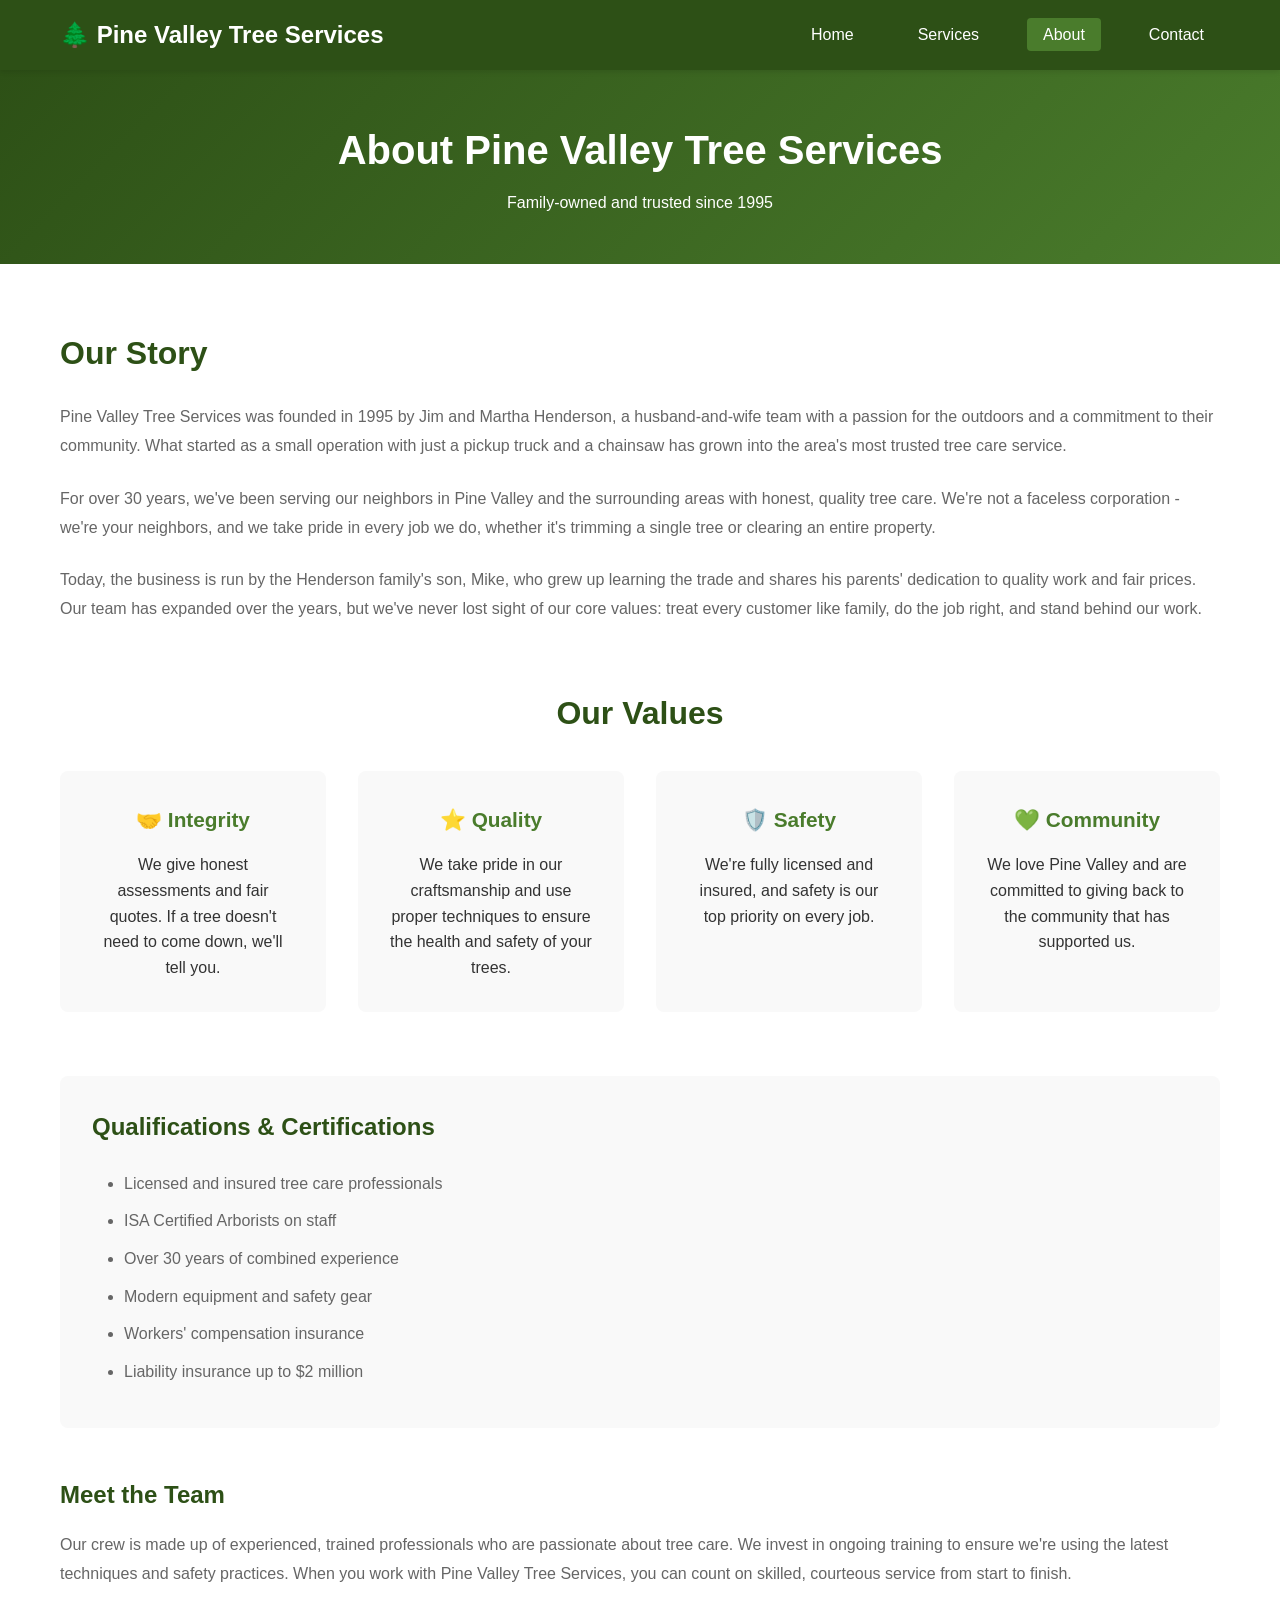
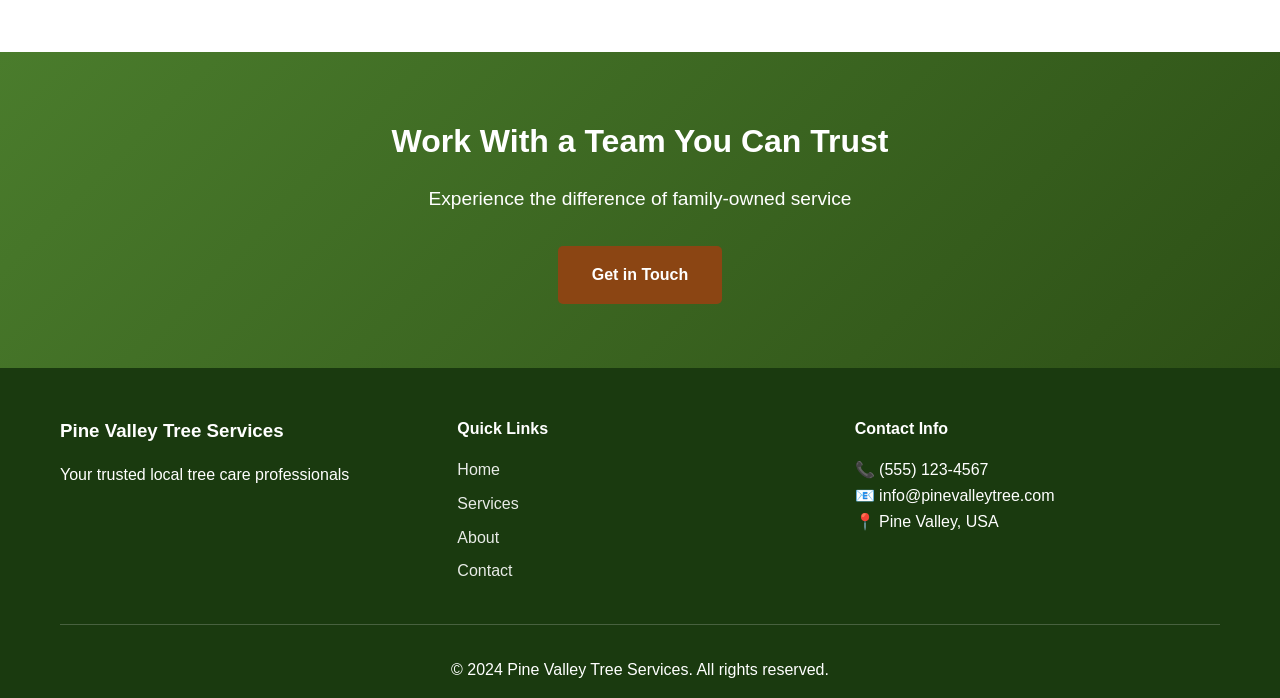
==== about.html @ 597938d3 "Create Pine Valley Tree Services website Add complete business website for fictional tree trimming a" ====
<!DOCTYPE html>
<html lang="en">
<head>
    <meta charset="UTF-8">
    <meta name="viewport" content="width=device-width, initial-scale=1.0">
    <title>About Us - Pine Valley Tree Services</title>
    <link rel="stylesheet" href="styles.css">
</head>
<body>
    <header>
        <nav>
            <div class="logo">
                <h1>🌲 Pine Valley Tree Services</h1>
            </div>
            <ul class="nav-menu">
                <li><a href="index.html">Home</a></li>
                <li><a href="services.html">Services</a></li>
                <li><a href="about.html" class="active">About</a></li>
                <li><a href="contact.html">Contact</a></li>
            </ul>
        </nav>
    </header>

    <main>
        <section class="page-header">
            <div class="container">
                <h1>About Pine Valley Tree Services</h1>
                <p>Family-owned and trusted since 1995</p>
            </div>
        </section>

        <section class="about-content">
            <div class="container">
                <div class="about-story">
                    <h2>Our Story</h2>
                    <p>Pine Valley Tree Services was founded in 1995 by Jim and Martha Henderson, a husband-and-wife team with a passion for the outdoors and a commitment to their community. What started as a small operation with just a pickup truck and a chainsaw has grown into the area's most trusted tree care service.</p>

                    <p>For over 30 years, we've been serving our neighbors in Pine Valley and the surrounding areas with honest, quality tree care. We're not a faceless corporation - we're your neighbors, and we take pride in every job we do, whether it's trimming a single tree or clearing an entire property.</p>

                    <p>Today, the business is run by the Henderson family's son, Mike, who grew up learning the trade and shares his parents' dedication to quality work and fair prices. Our team has expanded over the years, but we've never lost sight of our core values: treat every customer like family, do the job right, and stand behind our work.</p>
                </div>

                <div class="values-section">
                    <h2>Our Values</h2>
                    <div class="values-grid">
                        <div class="value-card">
                            <h3>🤝 Integrity</h3>
                            <p>We give honest assessments and fair quotes. If a tree doesn't need to come down, we'll tell you.</p>
                        </div>
                        <div class="value-card">
                            <h3>⭐ Quality</h3>
                            <p>We take pride in our craftsmanship and use proper techniques to ensure the health and safety of your trees.</p>
                        </div>
                        <div class="value-card">
                            <h3>🛡️ Safety</h3>
                            <p>We're fully licensed and insured, and safety is our top priority on every job.</p>
                        </div>
                        <div class="value-card">
                            <h3>💚 Community</h3>
                            <p>We love Pine Valley and are committed to giving back to the community that has supported us.</p>
                        </div>
                    </div>
                </div>

                <div class="qualifications">
                    <h2>Qualifications & Certifications</h2>
                    <ul>
                        <li>Licensed and insured tree care professionals</li>
                        <li>ISA Certified Arborists on staff</li>
                        <li>Over 30 years of combined experience</li>
                        <li>Modern equipment and safety gear</li>
                        <li>Workers' compensation insurance</li>
                        <li>Liability insurance up to $2 million</li>
                    </ul>
                </div>

                <div class="team-section">
                    <h2>Meet the Team</h2>
                    <p>Our crew is made up of experienced, trained professionals who are passionate about tree care. We invest in ongoing training to ensure we're using the latest techniques and safety practices. When you work with Pine Valley Tree Services, you can count on skilled, courteous service from start to finish.</p>
                </div>
            </div>
        </section>

        <section class="cta-section">
            <div class="container">
                <h2>Work With a Team You Can Trust</h2>
                <p>Experience the difference of family-owned service</p>
                <a href="contact.html" class="btn btn-primary">Get in Touch</a>
            </div>
        </section>
    </main>

    <footer>
        <div class="container">
            <div class="footer-content">
                <div class="footer-section">
                    <h3>Pine Valley Tree Services</h3>
                    <p>Your trusted local tree care professionals</p>
                </div>
                <div class="footer-section">
                    <h4>Quick Links</h4>
                    <ul>
                        <li><a href="index.html">Home</a></li>
                        <li><a href="services.html">Services</a></li>
                        <li><a href="about.html">About</a></li>
                        <li><a href="contact.html">Contact</a></li>
                    </ul>
                </div>
                <div class="footer-section">
                    <h4>Contact Info</h4>
                    <p>📞 (555) 123-4567</p>
                    <p>📧 info@pinevalleytree.com</p>
                    <p>📍 Pine Valley, USA</p>
                </div>
            </div>
            <div class="footer-bottom">
                <p>&copy; 2024 Pine Valley Tree Services. All rights reserved.</p>
            </div>
        </div>
    </footer>
</body>
</html>
---- styles.css ----
/* Reset and Base Styles */
* {
    margin: 0;
    padding: 0;
    box-sizing: border-box;
}

:root {
    --primary-color: #2d5016;
    --secondary-color: #4a7c2c;
    --accent-color: #8b4513;
    --light-green: #7fa855;
    --dark-green: #1a3a0f;
    --text-dark: #333;
    --text-light: #666;
    --bg-light: #f9f9f9;
    --white: #ffffff;
    --border-color: #e0e0e0;
}

body {
    font-family: 'Segoe UI', Tahoma, Geneva, Verdana, sans-serif;
    line-height: 1.6;
    color: var(--text-dark);
    background-color: var(--white);
}

.container {
    max-width: 1200px;
    margin: 0 auto;
    padding: 0 20px;
}

/* Header and Navigation */
header {
    background-color: var(--primary-color);
    color: var(--white);
    padding: 1rem 0;
    box-shadow: 0 2px 5px rgba(0,0,0,0.1);
    position: sticky;
    top: 0;
    z-index: 1000;
}

nav {
    display: flex;
    justify-content: space-between;
    align-items: center;
    max-width: 1200px;
    margin: 0 auto;
    padding: 0 20px;
}

.logo h1 {
    font-size: 1.5rem;
    font-weight: 600;
}

.nav-menu {
    display: flex;
    list-style: none;
    gap: 2rem;
}

.nav-menu a {
    color: var(--white);
    text-decoration: none;
    font-weight: 500;
    transition: color 0.3s ease;
    padding: 0.5rem 1rem;
    border-radius: 4px;
}

.nav-menu a:hover,
.nav-menu a.active {
    background-color: var(--secondary-color);
    color: var(--white);
}

/* Hero Section */
.hero {
    background: linear-gradient(135deg, var(--primary-color) 0%, var(--secondary-color) 100%);
    color: var(--white);
    padding: 4rem 2rem;
    text-align: center;
}

.hero-content {
    max-width: 800px;
    margin: 0 auto;
}

.hero h2 {
    font-size: 2.5rem;
    margin-bottom: 1rem;
    line-height: 1.2;
}

.hero p {
    font-size: 1.2rem;
    margin-bottom: 2rem;
    opacity: 0.95;
}

.cta-buttons {
    display: flex;
    gap: 1rem;
    justify-content: center;
    flex-wrap: wrap;
}

/* Buttons */
.btn {
    display: inline-block;
    padding: 0.875rem 2rem;
    text-decoration: none;
    border-radius: 5px;
    font-weight: 600;
    transition: all 0.3s ease;
    cursor: pointer;
    border: 2px solid transparent;
}

.btn-primary {
    background-color: var(--accent-color);
    color: var(--white);
}

.btn-primary:hover {
    background-color: #a0522d;
    transform: translateY(-2px);
    box-shadow: 0 4px 8px rgba(0,0,0,0.2);
}

.btn-secondary {
    background-color: transparent;
    color: var(--white);
    border-color: var(--white);
}

.btn-secondary:hover {
    background-color: var(--white);
    color: var(--primary-color);
}

/* Features Section */
.features {
    padding: 4rem 0;
    background-color: var(--white);
}

.feature-grid {
    display: grid;
    grid-template-columns: repeat(auto-fit, minmax(250px, 1fr));
    gap: 2rem;
    margin-top: 2rem;
}

.feature-card {
    text-align: center;
    padding: 2rem;
    background-color: var(--bg-light);
    border-radius: 8px;
    transition: transform 0.3s ease, box-shadow 0.3s ease;
}

.feature-card:hover {
    transform: translateY(-5px);
    box-shadow: 0 5px 15px rgba(0,0,0,0.1);
}

.feature-icon {
    font-size: 3rem;
    margin-bottom: 1rem;
}

.feature-card h3 {
    color: var(--primary-color);
    margin-bottom: 1rem;
}

/* Why Choose Section */
.why-choose {
    padding: 4rem 0;
    background-color: var(--bg-light);
}

.why-choose h2 {
    text-align: center;
    color: var(--primary-color);
    font-size: 2rem;
    margin-bottom: 3rem;
}

.benefits {
    display: grid;
    grid-template-columns: repeat(auto-fit, minmax(250px, 1fr));
    gap: 2rem;
}

.benefit {
    text-align: center;
    padding: 1.5rem;
}

.benefit h4 {
    color: var(--secondary-color);
    font-size: 1.3rem;
    margin-bottom: 0.5rem;
}

/* CTA Section */
.cta-section {
    background: linear-gradient(135deg, var(--secondary-color) 0%, var(--primary-color) 100%);
    color: var(--white);
    padding: 4rem 2rem;
    text-align: center;
}

.cta-section h2 {
    font-size: 2rem;
    margin-bottom: 1rem;
}

.cta-section p {
    font-size: 1.2rem;
    margin-bottom: 2rem;
}

/* Page Header */
.page-header {
    background: linear-gradient(135deg, var(--primary-color) 0%, var(--secondary-color) 100%);
    color: var(--white);
    padding: 3rem 2rem;
    text-align: center;
}

.page-header h1 {
    font-size: 2.5rem;
    margin-bottom: 0.5rem;
}

/* Services Detail */
.services-detail {
    padding: 4rem 0;
}

.service-item {
    display: flex;
    gap: 2rem;
    margin-bottom: 3rem;
    padding: 2rem;
    background-color: var(--bg-light);
    border-radius: 8px;
    align-items: flex-start;
}

.service-icon {
    font-size: 4rem;
    flex-shrink: 0;
}

.service-content h2 {
    color: var(--primary-color);
    margin-bottom: 1rem;
}

.service-content ul {
    margin-top: 1rem;
    margin-left: 1.5rem;
}

.service-content li {
    margin-bottom: 0.5rem;
    color: var(--text-light);
}

/* Service Areas */
.service-areas {
    padding: 3rem 0;
    background-color: var(--bg-light);
    text-align: center;
}

.service-areas h2 {
    color: var(--primary-color);
    margin-bottom: 1rem;
}

/* About Content */
.about-content {
    padding: 4rem 0;
}

.about-story {
    margin-bottom: 3rem;
}

.about-story h2 {
    color: var(--primary-color);
    margin-bottom: 1.5rem;
    font-size: 2rem;
}

.about-story p {
    margin-bottom: 1.5rem;
    color: var(--text-light);
    line-height: 1.8;
}

.values-section {
    margin: 4rem 0;
}

.values-section h2 {
    color: var(--primary-color);
    margin-bottom: 2rem;
    font-size: 2rem;
    text-align: center;
}

.values-grid {
    display: grid;
    grid-template-columns: repeat(auto-fit, minmax(250px, 1fr));
    gap: 2rem;
}

.value-card {
    background-color: var(--bg-light);
    padding: 2rem;
    border-radius: 8px;
    text-align: center;
}

.value-card h3 {
    color: var(--secondary-color);
    margin-bottom: 1rem;
    font-size: 1.3rem;
}

.qualifications {
    background-color: var(--bg-light);
    padding: 2rem;
    border-radius: 8px;
    margin: 3rem 0;
}

.qualifications h2 {
    color: var(--primary-color);
    margin-bottom: 1.5rem;
}

.qualifications ul {
    margin-left: 2rem;
}

.qualifications li {
    margin-bottom: 0.75rem;
    color: var(--text-light);
}

.team-section {
    margin-top: 3rem;
}

.team-section h2 {
    color: var(--primary-color);
    margin-bottom: 1rem;
}

.team-section p {
    color: var(--text-light);
    line-height: 1.8;
}

/* Contact Info */
.contact-info {
    padding: 3rem 0;
    background-color: var(--bg-light);
}

.contact-cards {
    display: grid;
    grid-template-columns: repeat(auto-fit, minmax(250px, 1fr));
    gap: 2rem;
}

.contact-card {
    background-color: var(--white);
    padding: 2rem;
    border-radius: 8px;
    text-align: center;
    box-shadow: 0 2px 5px rgba(0,0,0,0.1);
}

.contact-icon {
    font-size: 2.5rem;
    margin-bottom: 1rem;
}

.contact-card h3 {
    color: var(--primary-color);
    margin-bottom: 0.5rem;
}

.contact-card .note {
    color: var(--text-light);
    font-size: 0.9rem;
    margin-top: 0.5rem;
}

/* Forms Section */
.forms-section {
    padding: 4rem 0;
}

.forms-grid {
    display: grid;
    grid-template-columns: repeat(auto-fit, minmax(450px, 1fr));
    gap: 3rem;
    margin-bottom: 2rem;
}

.form-container {
    background-color: var(--bg-light);
    padding: 2rem;
    border-radius: 8px;
}

.form-container h2 {
    color: var(--primary-color);
    margin-bottom: 0.5rem;
}

.form-container > p {
    color: var(--text-light);
    margin-bottom: 1.5rem;
}

.contact-form {
    display: flex;
    flex-direction: column;
    gap: 1.25rem;
}

.form-group {
    display: flex;
    flex-direction: column;
}

.form-group label {
    color: var(--text-dark);
    font-weight: 600;
    margin-bottom: 0.5rem;
}

.form-group input,
.form-group select,
.form-group textarea {
    padding: 0.75rem;
    border: 2px solid var(--border-color);
    border-radius: 4px;
    font-size: 1rem;
    font-family: inherit;
    transition: border-color 0.3s ease;
}

.form-group input:focus,
.form-group select:focus,
.form-group textarea:focus {
    outline: none;
    border-color: var(--secondary-color);
}

.form-group textarea {
    resize: vertical;
}

.contact-form button {
    margin-top: 1rem;
    border: none;
    font-size: 1rem;
}

.form-note {
    background-color: #fff3cd;
    border: 1px solid #ffc107;
    padding: 1rem;
    border-radius: 4px;
    text-align: center;
    color: #856404;
}

/* Service Hours */
.service-hours {
    padding: 3rem 0;
    background-color: var(--bg-light);
}

.service-hours h2 {
    color: var(--primary-color);
    text-align: center;
    margin-bottom: 2rem;
}

.hours-grid {
    display: grid;
    grid-template-columns: repeat(auto-fit, minmax(200px, 1fr));
    gap: 2rem;
    max-width: 800px;
    margin: 0 auto;
}

.hours-item {
    text-align: center;
    background-color: var(--white);
    padding: 1.5rem;
    border-radius: 8px;
}

.hours-item strong {
    color: var(--primary-color);
    font-size: 1.1rem;
}

/* Footer */
footer {
    background-color: var(--dark-green);
    color: var(--white);
    padding: 3rem 0 1rem;
}

.footer-content {
    display: grid;
    grid-template-columns: repeat(auto-fit, minmax(250px, 1fr));
    gap: 2rem;
    margin-bottom: 2rem;
}

.footer-section h3,
.footer-section h4 {
    margin-bottom: 1rem;
}

.footer-section ul {
    list-style: none;
}

.footer-section ul li {
    margin-bottom: 0.5rem;
}

.footer-section a {
    color: var(--white);
    text-decoration: none;
    opacity: 0.9;
    transition: opacity 0.3s ease;
}

.footer-section a:hover {
    opacity: 1;
}

.footer-bottom {
    text-align: center;
    padding-top: 2rem;
    border-top: 1px solid rgba(255,255,255,0.2);
}

/* Responsive Design */
@media (max-width: 768px) {
    .nav-menu {
        gap: 1rem;
        font-size: 0.9rem;
    }

    .hero h2 {
        font-size: 2rem;
    }

    .hero p {
        font-size: 1rem;
    }

    .cta-buttons {
        flex-direction: column;
        align-items: center;
    }

    .service-item {
        flex-direction: column;
        text-align: center;
    }

    .forms-grid {
        grid-template-columns: 1fr;
    }

    .form-container {
        padding: 1.5rem;
    }

    .page-header h1 {
        font-size: 2rem;
    }
}

@media (max-width: 480px) {
    .nav-menu {
        flex-direction: column;
        gap: 0.5rem;
    }

    .logo h1 {
        font-size: 1.2rem;
    }

    .hero {
        padding: 2rem 1rem;
    }

    .hero h2 {
        font-size: 1.5rem;
    }

    .btn {
        padding: 0.75rem 1.5rem;
        font-size: 0.9rem;
    }

    .feature-grid,
    .benefits {
        grid-template-columns: 1fr;
    }
}
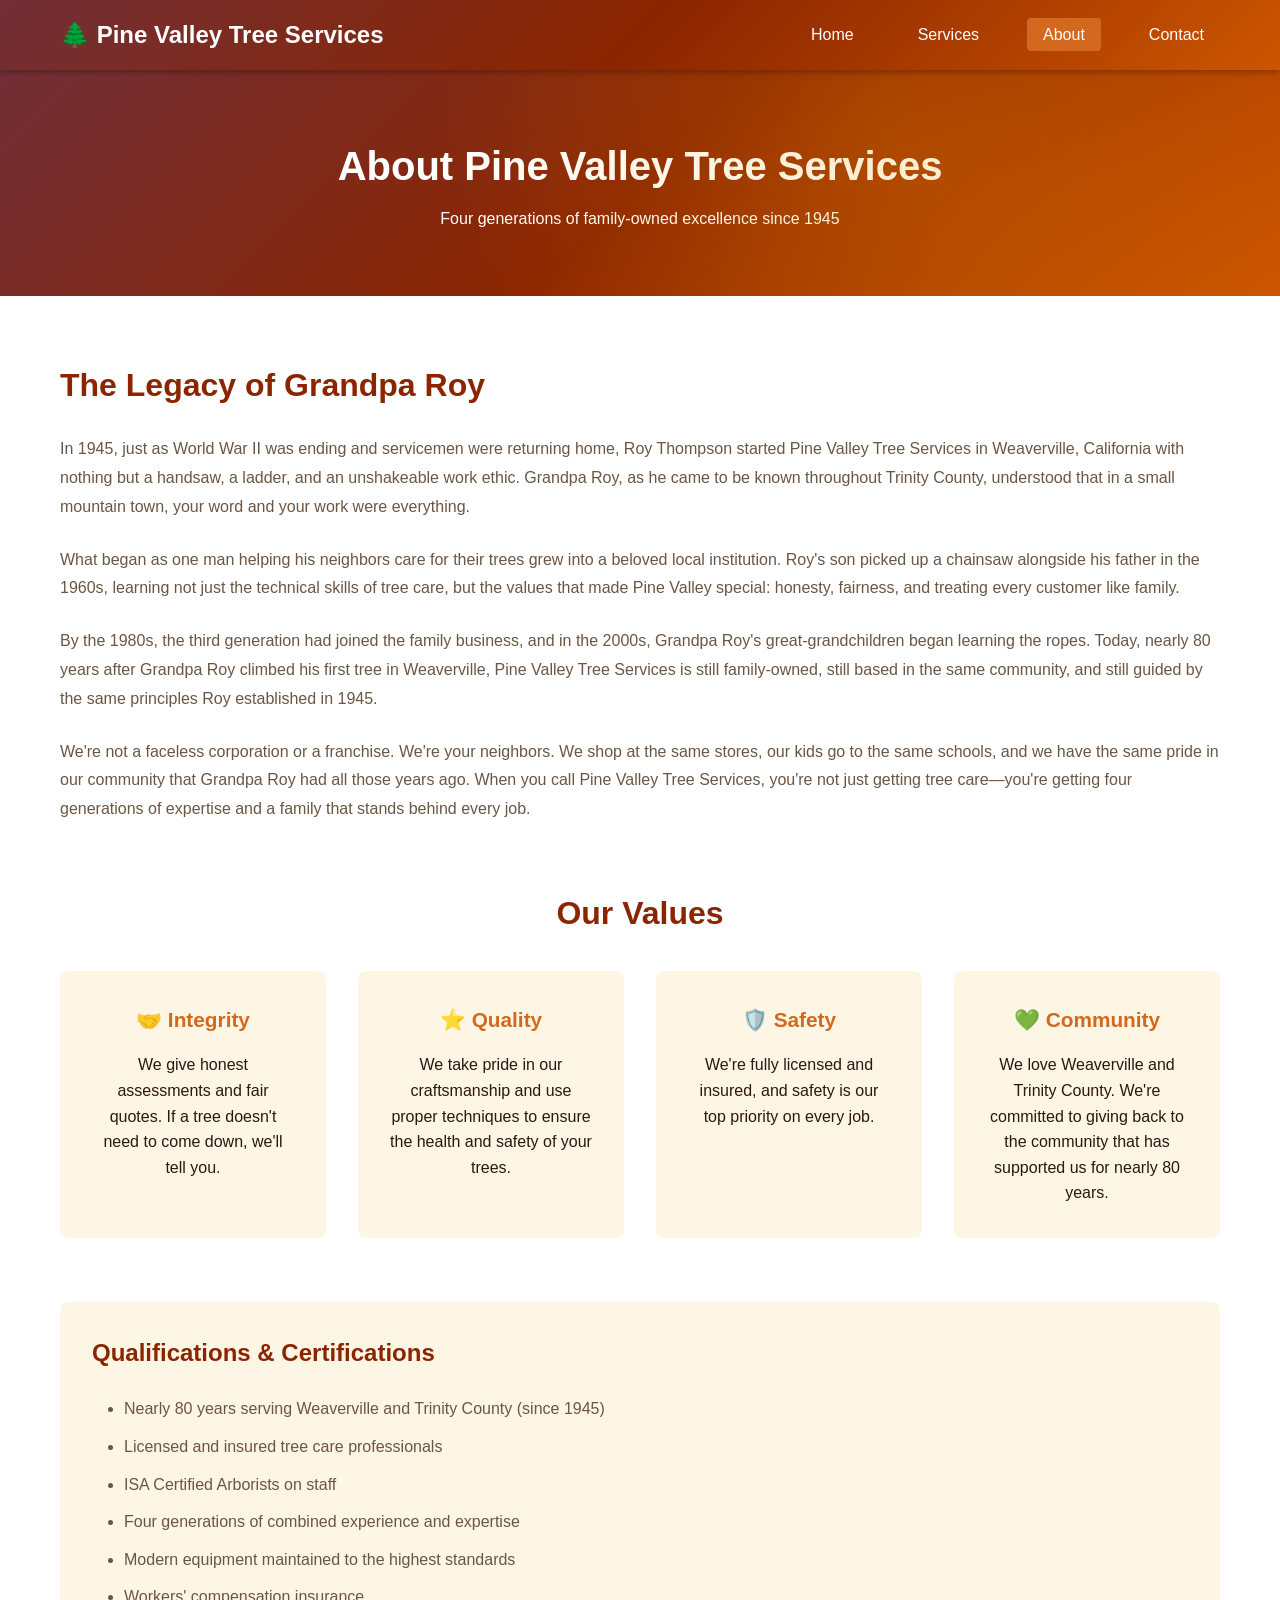
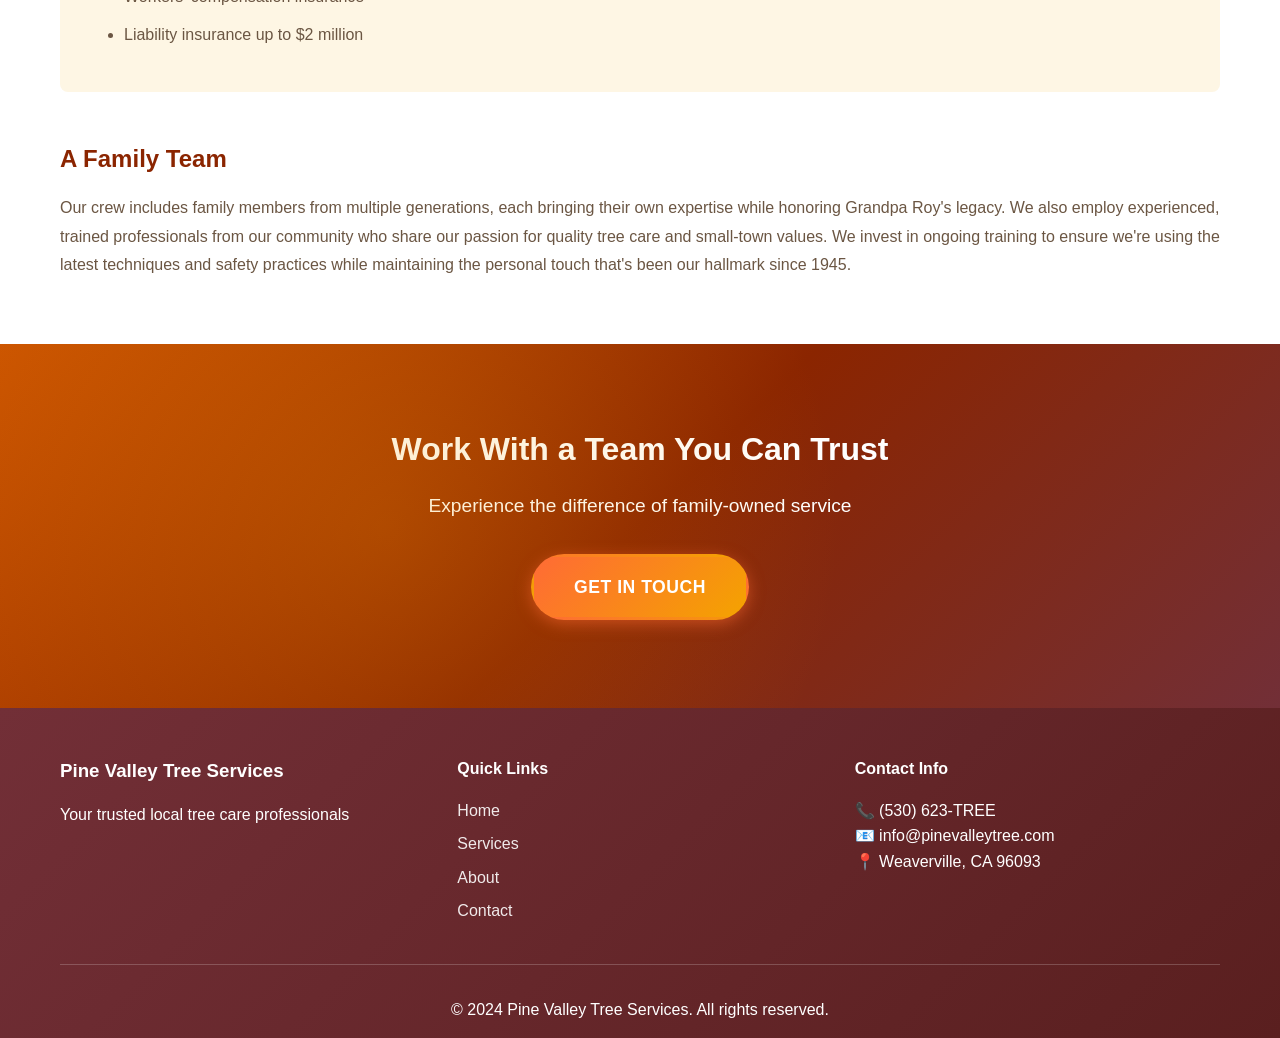
==== commit a39b0aca: "Major design and content overhaul - Fall colors and family legacy Visual Enhancements: - Changed col" ====
--- a/about.html
+++ b/about.html
@@ -25,19 +25,21 @@
         <section class="page-header">
             <div class="container">
                 <h1>About Pine Valley Tree Services</h1>
-                <p>Family-owned and trusted since 1995</p>
+                <p>Four generations of family-owned excellence since 1945</p>
             </div>
         </section>
 
         <section class="about-content">
             <div class="container">
                 <div class="about-story">
-                    <h2>Our Story</h2>
-                    <p>Pine Valley Tree Services was founded in 1995 by Jim and Martha Henderson, a husband-and-wife team with a passion for the outdoors and a commitment to their community. What started as a small operation with just a pickup truck and a chainsaw has grown into the area's most trusted tree care service.</p>
+                    <h2>The Legacy of Grandpa Roy</h2>
+                    <p>In 1945, just as World War II was ending and servicemen were returning home, Roy Thompson started Pine Valley Tree Services in Weaverville, California with nothing but a handsaw, a ladder, and an unshakeable work ethic. Grandpa Roy, as he came to be known throughout Trinity County, understood that in a small mountain town, your word and your work were everything.</p>
 
-                    <p>For over 30 years, we've been serving our neighbors in Pine Valley and the surrounding areas with honest, quality tree care. We're not a faceless corporation - we're your neighbors, and we take pride in every job we do, whether it's trimming a single tree or clearing an entire property.</p>
+                    <p>What began as one man helping his neighbors care for their trees grew into a beloved local institution. Roy's son picked up a chainsaw alongside his father in the 1960s, learning not just the technical skills of tree care, but the values that made Pine Valley special: honesty, fairness, and treating every customer like family.</p>
 
-                    <p>Today, the business is run by the Henderson family's son, Mike, who grew up learning the trade and shares his parents' dedication to quality work and fair prices. Our team has expanded over the years, but we've never lost sight of our core values: treat every customer like family, do the job right, and stand behind our work.</p>
+                    <p>By the 1980s, the third generation had joined the family business, and in the 2000s, Grandpa Roy's great-grandchildren began learning the ropes. Today, nearly 80 years after Grandpa Roy climbed his first tree in Weaverville, Pine Valley Tree Services is still family-owned, still based in the same community, and still guided by the same principles Roy established in 1945.</p>
+
+                    <p>We're not a faceless corporation or a franchise. We're your neighbors. We shop at the same stores, our kids go to the same schools, and we have the same pride in our community that Grandpa Roy had all those years ago. When you call Pine Valley Tree Services, you're not just getting tree care—you're getting four generations of expertise and a family that stands behind every job.</p>
                 </div>
 
                 <div class="values-section">
@@ -57,7 +59,7 @@
                         </div>
                         <div class="value-card">
                             <h3>💚 Community</h3>
-                            <p>We love Pine Valley and are committed to giving back to the community that has supported us.</p>
+                            <p>We love Weaverville and Trinity County. We're committed to giving back to the community that has supported us for nearly 80 years.</p>
                         </div>
                     </div>
                 </div>
@@ -65,18 +67,19 @@
                 <div class="qualifications">
                     <h2>Qualifications & Certifications</h2>
                     <ul>
+                        <li>Nearly 80 years serving Weaverville and Trinity County (since 1945)</li>
                         <li>Licensed and insured tree care professionals</li>
                         <li>ISA Certified Arborists on staff</li>
-                        <li>Over 30 years of combined experience</li>
-                        <li>Modern equipment and safety gear</li>
+                        <li>Four generations of combined experience and expertise</li>
+                        <li>Modern equipment maintained to the highest standards</li>
                         <li>Workers' compensation insurance</li>
                         <li>Liability insurance up to $2 million</li>
                     </ul>
                 </div>
 
                 <div class="team-section">
-                    <h2>Meet the Team</h2>
-                    <p>Our crew is made up of experienced, trained professionals who are passionate about tree care. We invest in ongoing training to ensure we're using the latest techniques and safety practices. When you work with Pine Valley Tree Services, you can count on skilled, courteous service from start to finish.</p>
+                    <h2>A Family Team</h2>
+                    <p>Our crew includes family members from multiple generations, each bringing their own expertise while honoring Grandpa Roy's legacy. We also employ experienced, trained professionals from our community who share our passion for quality tree care and small-town values. We invest in ongoing training to ensure we're using the latest techniques and safety practices while maintaining the personal touch that's been our hallmark since 1945.</p>
                 </div>
             </div>
         </section>
@@ -108,9 +111,9 @@
                 </div>
                 <div class="footer-section">
                     <h4>Contact Info</h4>
-                    <p>📞 (555) 123-4567</p>
+                    <p>📞 (530) 623-TREE</p>
                     <p>📧 info@pinevalleytree.com</p>
-                    <p>📍 Pine Valley, USA</p>
+                    <p>📍 Weaverville, CA 96093</p>
                 </div>
             </div>
             <div class="footer-bottom">
--- a/styles.css
+++ b/styles.css
@@ -6,16 +6,61 @@
 }
 
 :root {
-    --primary-color: #2d5016;
-    --secondary-color: #4a7c2c;
-    --accent-color: #8b4513;
-    --light-green: #7fa855;
-    --dark-green: #1a3a0f;
-    --text-dark: #333;
-    --text-light: #666;
-    --bg-light: #f9f9f9;
+    --primary-color: #8b2500;
+    --secondary-color: #d2691e;
+    --accent-color: #ff6b35;
+    --gold: #f4a300;
+    --burgundy: #722f37;
+    --burnt-orange: #cc5500;
+    --text-dark: #2c1810;
+    --text-light: #6b5643;
+    --bg-light: #fef6e4;
     --white: #ffffff;
-    --border-color: #e0e0e0;
+    --border-color: #e8d5c4;
+}
+
+@keyframes fadeInUp {
+    from {
+        opacity: 0;
+        transform: translateY(30px);
+    }
+    to {
+        opacity: 1;
+        transform: translateY(0);
+    }
+}
+
+@keyframes float {
+    0%, 100% {
+        transform: translateY(0px);
+    }
+    50% {
+        transform: translateY(-10px);
+    }
+}
+
+@keyframes slideInLeft {
+    from {
+        opacity: 0;
+        transform: translateX(-50px);
+    }
+    to {
+        opacity: 1;
+        transform: translateX(0);
+    }
+}
+
+@keyframes shimmer {
+    0% {
+        background-position: -1000px 0;
+    }
+    100% {
+        background-position: 1000px 0;
+    }
+}
+
+html {
+    scroll-behavior: smooth;
 }
 
 body {
@@ -23,6 +68,7 @@
     line-height: 1.6;
     color: var(--text-dark);
     background-color: var(--white);
+    overflow-x: hidden;
 }
 
 .container {
@@ -33,13 +79,19 @@
 
 /* Header and Navigation */
 header {
-    background-color: var(--primary-color);
+    background: linear-gradient(135deg, var(--burgundy) 0%, var(--primary-color) 50%, var(--burnt-orange) 100%);
     color: var(--white);
     padding: 1rem 0;
-    box-shadow: 0 2px 5px rgba(0,0,0,0.1);
+    box-shadow: 0 4px 6px -1px rgba(0, 0, 0, 0.2), 0 2px 4px -1px rgba(0, 0, 0, 0.1);
     position: sticky;
     top: 0;
     z-index: 1000;
+    backdrop-filter: blur(10px);
+    transition: all 0.3s ease;
+}
+
+header:hover {
+    box-shadow: 0 10px 15px -3px rgba(0, 0, 0, 0.2), 0 4px 6px -2px rgba(0, 0, 0, 0.1);
 }
 
 nav {
@@ -79,27 +131,66 @@
 
 /* Hero Section */
 .hero {
-    background: linear-gradient(135deg, var(--primary-color) 0%, var(--secondary-color) 100%);
-    color: var(--white);
-    padding: 4rem 2rem;
-    text-align: center;
+    position: relative;
+    background: linear-gradient(135deg, var(--burgundy) 0%, var(--primary-color) 30%, var(--burnt-orange) 70%, var(--gold) 100%);
+    color: var(--white);
+    padding: 8rem 2rem;
+    text-align: center;
+    overflow: hidden;
+}
+
+.hero::before {
+    content: '';
+    position: absolute;
+    top: 0;
+    left: 0;
+    right: 0;
+    bottom: 0;
+    background:
+        radial-gradient(circle at 20% 50%, rgba(244, 163, 0, 0.3) 0%, transparent 50%),
+        radial-gradient(circle at 80% 80%, rgba(255, 107, 53, 0.3) 0%, transparent 50%),
+        radial-gradient(circle at 40% 20%, rgba(210, 105, 30, 0.2) 0%, transparent 40%);
+    animation: float 20s ease-in-out infinite;
+}
+
+.hero::after {
+    content: '🍂🍁🌲🍂🍁🌲🍂🍁🌲🍂🍁🌲';
+    position: absolute;
+    bottom: -20px;
+    left: 0;
+    right: 0;
+    font-size: 3rem;
+    opacity: 0.15;
+    letter-spacing: 2rem;
+    animation: shimmer 10s linear infinite;
 }
 
 .hero-content {
-    max-width: 800px;
+    max-width: 900px;
     margin: 0 auto;
+    position: relative;
+    z-index: 1;
+    animation: fadeInUp 1s ease-out;
 }
 
 .hero h2 {
-    font-size: 2.5rem;
-    margin-bottom: 1rem;
-    line-height: 1.2;
+    font-size: 3.5rem;
+    margin-bottom: 1.5rem;
+    line-height: 1.1;
+    font-weight: 800;
+    text-shadow: 2px 4px 8px rgba(0, 0, 0, 0.3);
+    letter-spacing: -1px;
 }
 
 .hero p {
-    font-size: 1.2rem;
-    margin-bottom: 2rem;
+    font-size: 1.4rem;
+    margin-bottom: 2.5rem;
     opacity: 0.95;
+    text-shadow: 1px 2px 4px rgba(0, 0, 0, 0.2);
+    line-height: 1.8;
+    max-width: 700px;
+    margin-left: auto;
+    margin-right: auto;
 }
 
 .cta-buttons {
@@ -112,109 +203,232 @@
 /* Buttons */
 .btn {
     display: inline-block;
-    padding: 0.875rem 2rem;
+    padding: 1rem 2.5rem;
     text-decoration: none;
-    border-radius: 5px;
-    font-weight: 600;
-    transition: all 0.3s ease;
+    border-radius: 50px;
+    font-weight: 700;
+    transition: all 0.3s cubic-bezier(0.4, 0, 0.2, 1);
     cursor: pointer;
-    border: 2px solid transparent;
+    border: 3px solid transparent;
+    position: relative;
+    overflow: hidden;
+    font-size: 1.1rem;
+    letter-spacing: 0.5px;
+    text-transform: uppercase;
+}
+
+.btn::before {
+    content: '';
+    position: absolute;
+    top: 50%;
+    left: 50%;
+    width: 0;
+    height: 0;
+    border-radius: 50%;
+    background: rgba(255, 255, 255, 0.3);
+    transform: translate(-50%, -50%);
+    transition: width 0.6s, height 0.6s;
+}
+
+.btn:hover::before {
+    width: 300px;
+    height: 300px;
 }
 
 .btn-primary {
-    background-color: var(--accent-color);
-    color: var(--white);
+    background: linear-gradient(135deg, var(--accent-color) 0%, var(--gold) 100%);
+    color: var(--white);
+    box-shadow: 0 4px 15px rgba(255, 107, 53, 0.5);
 }
 
 .btn-primary:hover {
-    background-color: #a0522d;
-    transform: translateY(-2px);
-    box-shadow: 0 4px 8px rgba(0,0,0,0.2);
+    transform: translateY(-3px) scale(1.05);
+    box-shadow: 0 8px 25px rgba(255, 107, 53, 0.6);
 }
 
 .btn-secondary {
     background-color: transparent;
     color: var(--white);
     border-color: var(--white);
+    box-shadow: 0 4px 15px rgba(255, 255, 255, 0.2);
 }
 
 .btn-secondary:hover {
     background-color: var(--white);
     color: var(--primary-color);
+    transform: translateY(-3px) scale(1.05);
+    box-shadow: 0 8px 25px rgba(255, 255, 255, 0.4);
 }
 
 /* Features Section */
 .features {
-    padding: 4rem 0;
-    background-color: var(--white);
+    padding: 6rem 0;
+    background: linear-gradient(180deg, var(--white) 0%, var(--bg-light) 100%);
 }
 
 .feature-grid {
     display: grid;
     grid-template-columns: repeat(auto-fit, minmax(250px, 1fr));
-    gap: 2rem;
-    margin-top: 2rem;
+    gap: 2.5rem;
+    margin-top: 3rem;
 }
 
 .feature-card {
     text-align: center;
-    padding: 2rem;
-    background-color: var(--bg-light);
-    border-radius: 8px;
-    transition: transform 0.3s ease, box-shadow 0.3s ease;
+    padding: 3rem 2rem;
+    background: var(--white);
+    border-radius: 20px;
+    transition: all 0.4s cubic-bezier(0.4, 0, 0.2, 1);
+    box-shadow: 0 4px 6px -1px rgba(0, 0, 0, 0.1), 0 2px 4px -1px rgba(0, 0, 0, 0.06);
+    position: relative;
+    overflow: hidden;
+}
+
+.feature-card::before {
+    content: '';
+    position: absolute;
+    top: 0;
+    left: 0;
+    width: 100%;
+    height: 4px;
+    background: linear-gradient(90deg, var(--accent-color), var(--secondary-color));
+    transform: scaleX(0);
+    transition: transform 0.3s ease;
+}
+
+.feature-card:hover::before {
+    transform: scaleX(1);
 }
 
 .feature-card:hover {
-    transform: translateY(-5px);
-    box-shadow: 0 5px 15px rgba(0,0,0,0.1);
+    transform: translateY(-10px) scale(1.02);
+    box-shadow: 0 20px 25px -5px rgba(0, 0, 0, 0.1), 0 10px 10px -5px rgba(0, 0, 0, 0.04);
 }
 
 .feature-icon {
-    font-size: 3rem;
-    margin-bottom: 1rem;
+    font-size: 4rem;
+    margin-bottom: 1.5rem;
+    display: inline-block;
+    animation: float 3s ease-in-out infinite;
+}
+
+.feature-card:nth-child(2) .feature-icon {
+    animation-delay: 0.5s;
+}
+
+.feature-card:nth-child(3) .feature-icon {
+    animation-delay: 1s;
+}
+
+.feature-card:nth-child(4) .feature-icon {
+    animation-delay: 1.5s;
 }
 
 .feature-card h3 {
     color: var(--primary-color);
     margin-bottom: 1rem;
+    font-size: 1.5rem;
+    font-weight: 700;
+}
+
+.feature-card p {
+    color: var(--text-light);
+    line-height: 1.8;
 }
 
 /* Why Choose Section */
 .why-choose {
-    padding: 4rem 0;
-    background-color: var(--bg-light);
+    padding: 6rem 0;
+    background: linear-gradient(135deg, #fff5e6 0%, #ffe4c4 50%, #ffd8a8 100%);
+    position: relative;
+}
+
+.why-choose::before {
+    content: '';
+    position: absolute;
+    top: 0;
+    left: 0;
+    right: 0;
+    height: 2px;
+    background: linear-gradient(90deg, transparent, var(--accent-color), var(--gold), transparent);
 }
 
 .why-choose h2 {
     text-align: center;
     color: var(--primary-color);
-    font-size: 2rem;
-    margin-bottom: 3rem;
+    font-size: 2.8rem;
+    margin-bottom: 4rem;
+    font-weight: 800;
+    position: relative;
+    display: inline-block;
+    left: 50%;
+    transform: translateX(-50%);
+}
+
+.why-choose h2::after {
+    content: '';
+    position: absolute;
+    bottom: -15px;
+    left: 50%;
+    transform: translateX(-50%);
+    width: 80px;
+    height: 4px;
+    background: linear-gradient(90deg, var(--accent-color), var(--secondary-color));
+    border-radius: 2px;
 }
 
 .benefits {
     display: grid;
     grid-template-columns: repeat(auto-fit, minmax(250px, 1fr));
-    gap: 2rem;
+    gap: 3rem;
 }
 
 .benefit {
     text-align: center;
-    padding: 1.5rem;
+    padding: 2rem;
+    background: var(--white);
+    border-radius: 15px;
+    transition: all 0.3s ease;
+    box-shadow: 0 2px 4px rgba(0, 0, 0, 0.05);
+}
+
+.benefit:hover {
+    transform: translateY(-5px);
+    box-shadow: 0 10px 20px rgba(0, 0, 0, 0.1);
 }
 
 .benefit h4 {
     color: var(--secondary-color);
-    font-size: 1.3rem;
-    margin-bottom: 0.5rem;
+    font-size: 1.5rem;
+    margin-bottom: 1rem;
+    font-weight: 700;
+}
+
+.benefit p {
+    color: var(--text-light);
+    line-height: 1.7;
 }
 
 /* CTA Section */
 .cta-section {
-    background: linear-gradient(135deg, var(--secondary-color) 0%, var(--primary-color) 100%);
-    color: var(--white);
-    padding: 4rem 2rem;
-    text-align: center;
+    background: linear-gradient(135deg, var(--burnt-orange) 0%, var(--primary-color) 50%, var(--burgundy) 100%);
+    color: var(--white);
+    padding: 5rem 2rem;
+    text-align: center;
+    position: relative;
+    overflow: hidden;
+}
+
+.cta-section::before {
+    content: '';
+    position: absolute;
+    top: 0;
+    left: 0;
+    right: 0;
+    bottom: 0;
+    background:
+        radial-gradient(circle at 30% 50%, rgba(244, 163, 0, 0.2) 0%, transparent 50%);
+    animation: float 15s ease-in-out infinite;
 }
 
 .cta-section h2 {
@@ -229,10 +443,24 @@
 
 /* Page Header */
 .page-header {
-    background: linear-gradient(135deg, var(--primary-color) 0%, var(--secondary-color) 100%);
-    color: var(--white);
-    padding: 3rem 2rem;
-    text-align: center;
+    background: linear-gradient(135deg, var(--burgundy) 0%, var(--primary-color) 50%, var(--burnt-orange) 100%);
+    color: var(--white);
+    padding: 4rem 2rem;
+    text-align: center;
+    position: relative;
+    overflow: hidden;
+}
+
+.page-header::before {
+    content: '';
+    position: absolute;
+    top: 0;
+    left: 0;
+    right: 0;
+    bottom: 0;
+    background:
+        radial-gradient(circle at 70% 30%, rgba(244, 163, 0, 0.2) 0%, transparent 50%);
+    animation: float 20s ease-in-out infinite;
 }
 
 .page-header h1 {
@@ -523,9 +751,103 @@
     font-size: 1.1rem;
 }
 
+/* Reviews/Testimonials Section */
+.reviews-section {
+    padding: 6rem 0;
+    background: linear-gradient(180deg, var(--white) 0%, var(--bg-light) 100%);
+}
+
+.reviews-section h2 {
+    text-align: center;
+    color: var(--primary-color);
+    font-size: 2.8rem;
+    margin-bottom: 1rem;
+    font-weight: 800;
+}
+
+.reviews-section > .container > p {
+    text-align: center;
+    color: var(--text-light);
+    font-size: 1.2rem;
+    margin-bottom: 4rem;
+    max-width: 600px;
+    margin-left: auto;
+    margin-right: auto;
+}
+
+.reviews-grid {
+    display: grid;
+    grid-template-columns: repeat(auto-fit, minmax(320px, 1fr));
+    gap: 2.5rem;
+    margin-top: 3rem;
+}
+
+.review-card {
+    background: var(--white);
+    padding: 2.5rem;
+    border-radius: 20px;
+    box-shadow: 0 4px 6px -1px rgba(0, 0, 0, 0.1), 0 2px 4px -1px rgba(0, 0, 0, 0.06);
+    transition: all 0.4s cubic-bezier(0.4, 0, 0.2, 1);
+    position: relative;
+    border-left: 4px solid var(--accent-color);
+}
+
+.review-card:hover {
+    transform: translateY(-8px);
+    box-shadow: 0 20px 25px -5px rgba(0, 0, 0, 0.1), 0 10px 10px -5px rgba(0, 0, 0, 0.04);
+}
+
+.review-stars {
+    color: var(--gold);
+    font-size: 1.4rem;
+    margin-bottom: 1rem;
+    letter-spacing: 3px;
+}
+
+.review-text {
+    color: var(--text-light);
+    font-size: 1.05rem;
+    line-height: 1.8;
+    margin-bottom: 1.5rem;
+    font-style: italic;
+}
+
+.review-author {
+    display: flex;
+    align-items: center;
+    gap: 1rem;
+    margin-top: 1.5rem;
+    padding-top: 1.5rem;
+    border-top: 1px solid var(--border-color);
+}
+
+.review-author-initial {
+    width: 50px;
+    height: 50px;
+    border-radius: 50%;
+    background: linear-gradient(135deg, var(--accent-color), var(--gold));
+    color: var(--white);
+    display: flex;
+    align-items: center;
+    justify-content: center;
+    font-weight: 700;
+    font-size: 1.3rem;
+}
+
+.review-author-info h4 {
+    color: var(--text-dark);
+    font-size: 1.1rem;
+    margin-bottom: 0.2rem;
+}
+
+.review-author-info p {
+    color: var(--text-light);
+    font-size: 0.9rem;
+}
+
 /* Footer */
 footer {
-    background-color: var(--dark-green);
+    background: linear-gradient(135deg, var(--burgundy) 0%, #5a1f1f 100%);
     color: var(--white);
     padding: 3rem 0 1rem;
 }
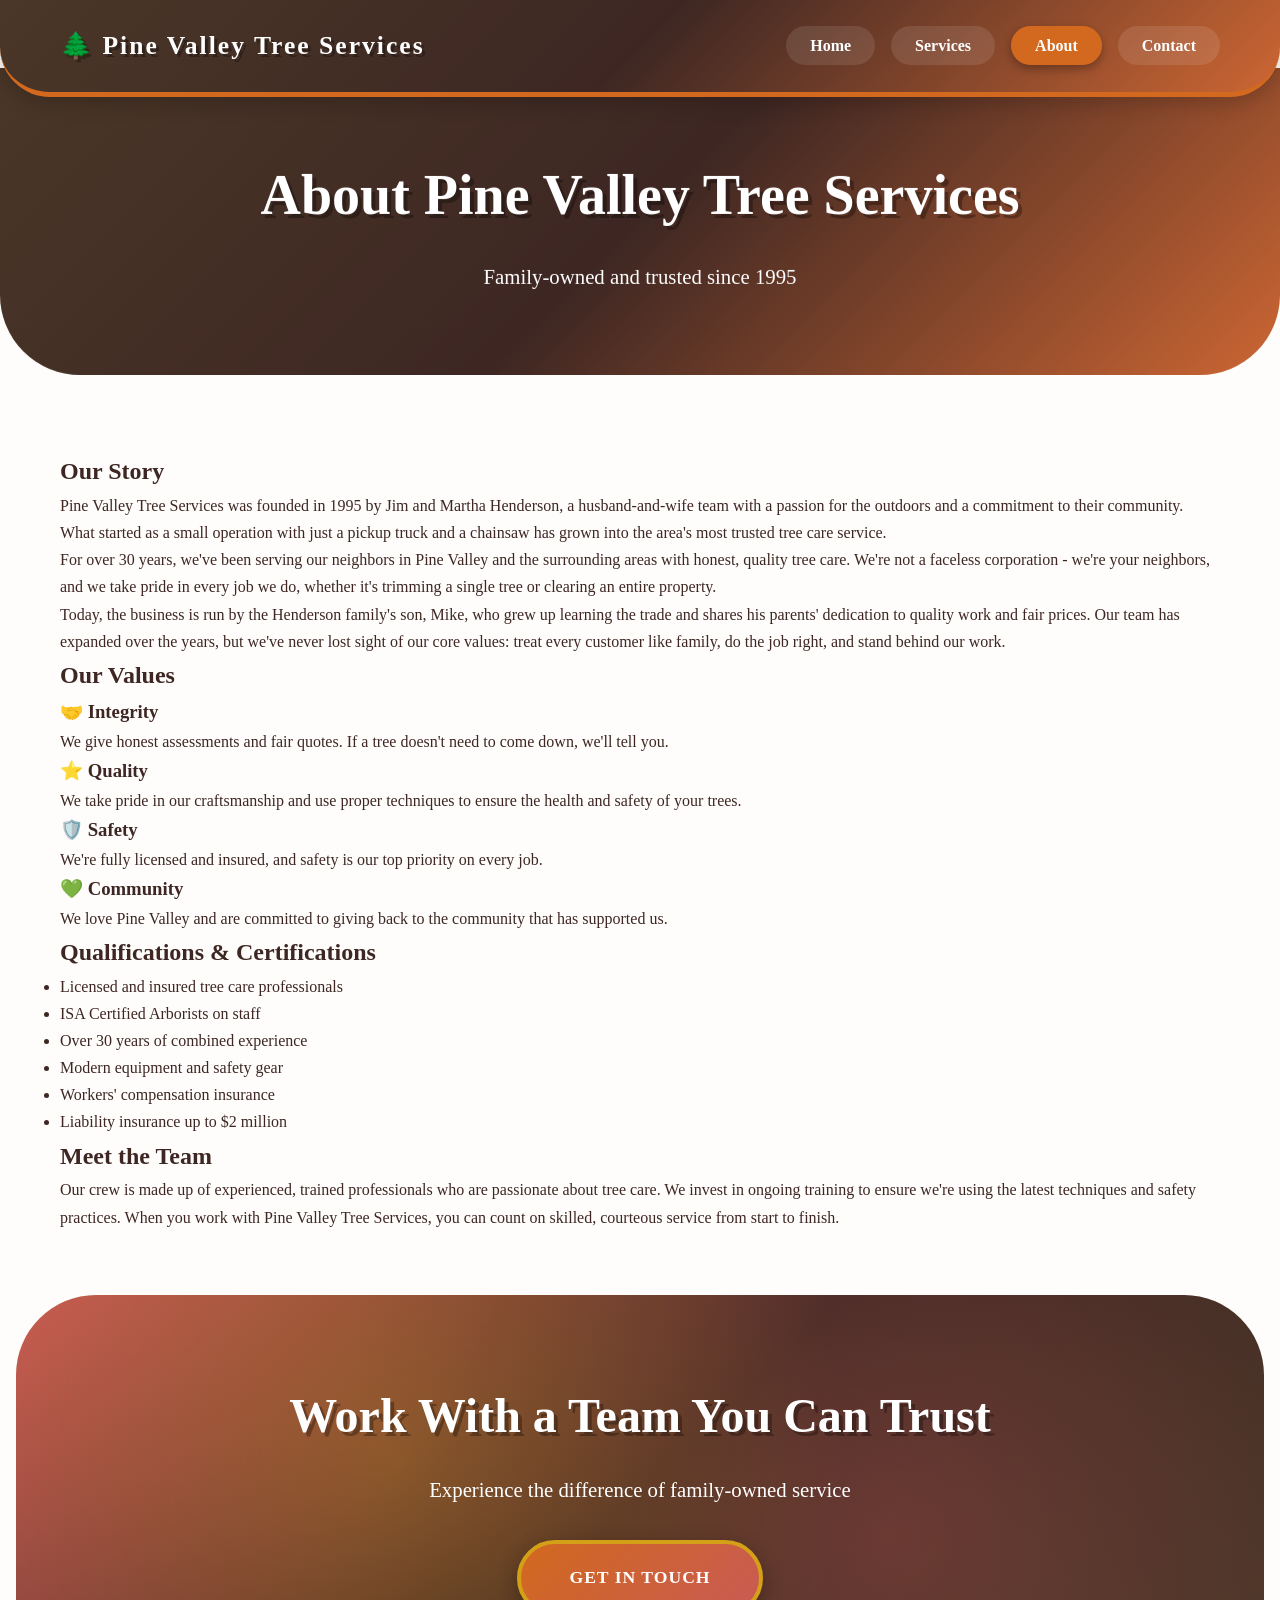
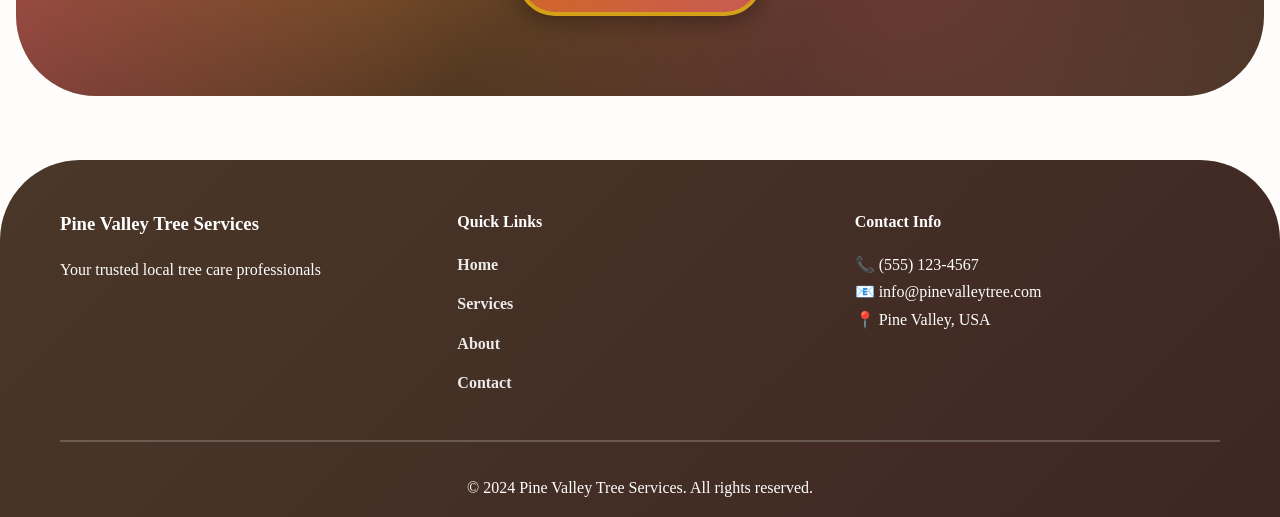
==== commit 1d6a4c1e: "Remove gallery and add scroll-triggered animations - Removed gallery.html and gallery.js (inappropri" ====
--- a/about.html
+++ b/about.html
@@ -25,21 +25,19 @@
         <section class="page-header">
             <div class="container">
                 <h1>About Pine Valley Tree Services</h1>
-                <p>Four generations of family-owned excellence since 1945</p>
+                <p>Family-owned and trusted since 1995</p>
             </div>
         </section>
 
         <section class="about-content">
             <div class="container">
                 <div class="about-story">
-                    <h2>The Legacy of Grandpa Roy</h2>
-                    <p>In 1945, just as World War II was ending and servicemen were returning home, Roy Thompson started Pine Valley Tree Services in Weaverville, California with nothing but a handsaw, a ladder, and an unshakeable work ethic. Grandpa Roy, as he came to be known throughout Trinity County, understood that in a small mountain town, your word and your work were everything.</p>
+                    <h2>Our Story</h2>
+                    <p>Pine Valley Tree Services was founded in 1995 by Jim and Martha Henderson, a husband-and-wife team with a passion for the outdoors and a commitment to their community. What started as a small operation with just a pickup truck and a chainsaw has grown into the area's most trusted tree care service.</p>
 
-                    <p>What began as one man helping his neighbors care for their trees grew into a beloved local institution. Roy's son picked up a chainsaw alongside his father in the 1960s, learning not just the technical skills of tree care, but the values that made Pine Valley special: honesty, fairness, and treating every customer like family.</p>
+                    <p>For over 30 years, we've been serving our neighbors in Pine Valley and the surrounding areas with honest, quality tree care. We're not a faceless corporation - we're your neighbors, and we take pride in every job we do, whether it's trimming a single tree or clearing an entire property.</p>
 
-                    <p>By the 1980s, the third generation had joined the family business, and in the 2000s, Grandpa Roy's great-grandchildren began learning the ropes. Today, nearly 80 years after Grandpa Roy climbed his first tree in Weaverville, Pine Valley Tree Services is still family-owned, still based in the same community, and still guided by the same principles Roy established in 1945.</p>
-
-                    <p>We're not a faceless corporation or a franchise. We're your neighbors. We shop at the same stores, our kids go to the same schools, and we have the same pride in our community that Grandpa Roy had all those years ago. When you call Pine Valley Tree Services, you're not just getting tree care—you're getting four generations of expertise and a family that stands behind every job.</p>
+                    <p>Today, the business is run by the Henderson family's son, Mike, who grew up learning the trade and shares his parents' dedication to quality work and fair prices. Our team has expanded over the years, but we've never lost sight of our core values: treat every customer like family, do the job right, and stand behind our work.</p>
                 </div>
 
                 <div class="values-section">
@@ -59,7 +57,7 @@
                         </div>
                         <div class="value-card">
                             <h3>💚 Community</h3>
-                            <p>We love Weaverville and Trinity County. We're committed to giving back to the community that has supported us for nearly 80 years.</p>
+                            <p>We love Pine Valley and are committed to giving back to the community that has supported us.</p>
                         </div>
                     </div>
                 </div>
@@ -67,19 +65,18 @@
                 <div class="qualifications">
                     <h2>Qualifications & Certifications</h2>
                     <ul>
-                        <li>Nearly 80 years serving Weaverville and Trinity County (since 1945)</li>
                         <li>Licensed and insured tree care professionals</li>
                         <li>ISA Certified Arborists on staff</li>
-                        <li>Four generations of combined experience and expertise</li>
-                        <li>Modern equipment maintained to the highest standards</li>
+                        <li>Over 30 years of combined experience</li>
+                        <li>Modern equipment and safety gear</li>
                         <li>Workers' compensation insurance</li>
                         <li>Liability insurance up to $2 million</li>
                     </ul>
                 </div>
 
                 <div class="team-section">
-                    <h2>A Family Team</h2>
-                    <p>Our crew includes family members from multiple generations, each bringing their own expertise while honoring Grandpa Roy's legacy. We also employ experienced, trained professionals from our community who share our passion for quality tree care and small-town values. We invest in ongoing training to ensure we're using the latest techniques and safety practices while maintaining the personal touch that's been our hallmark since 1945.</p>
+                    <h2>Meet the Team</h2>
+                    <p>Our crew is made up of experienced, trained professionals who are passionate about tree care. We invest in ongoing training to ensure we're using the latest techniques and safety practices. When you work with Pine Valley Tree Services, you can count on skilled, courteous service from start to finish.</p>
                 </div>
             </div>
         </section>
@@ -111,9 +108,9 @@
                 </div>
                 <div class="footer-section">
                     <h4>Contact Info</h4>
-                    <p>📞 (530) 623-TREE</p>
+                    <p>📞 (555) 123-4567</p>
                     <p>📧 info@pinevalleytree.com</p>
-                    <p>📍 Weaverville, CA 96093</p>
+                    <p>📍 Pine Valley, USA</p>
                 </div>
             </div>
             <div class="footer-bottom">
@@ -121,5 +118,6 @@
             </div>
         </div>
     </footer>
+    <script src="scroll-animations.js"></script>
 </body>
 </html>
--- a/styles.css
+++ b/styles.css
@@ -6,28 +6,23 @@
 }
 
 :root {
-    --primary-color: #8b2500;
-    --secondary-color: #d2691e;
-    --accent-color: #ff6b35;
-    --gold: #f4a300;
-    --burgundy: #722f37;
-    --burnt-orange: #cc5500;
-    --text-dark: #2c1810;
-    --text-light: #6b5643;
-    --bg-light: #fef6e4;
+    /* Rustic 60's Colors */
+    --primary-color: #3e2723;
+    --secondary-color: #5d4037;
+    --accent-color: #d2691e;
+    --wood-dark: #4a3728;
+    --wood-light: #c4a57b;
+    --cabin-red: #c85a54;
+    --forest-green: #4a7c59;
+    --burnt-orange: #cc6633;
+    --mustard: #d4a017;
+    --text-dark: #3e2723;
+    --text-light: #6d4c41;
+    --bg-light: #f9f5f0;
+    --bg-wood: #e8d5b7;
     --white: #ffffff;
-    --border-color: #e8d5c4;
-}
-
-@keyframes fadeInUp {
-    from {
-        opacity: 0;
-        transform: translateY(30px);
-    }
-    to {
-        opacity: 1;
-        transform: translateY(0);
-    }
+    --cream: #fefdfb;
+    --border-color: #a67c52;
 }
 
 @keyframes float {
@@ -35,27 +30,25 @@
         transform: translateY(0px);
     }
     50% {
-        transform: translateY(-10px);
-    }
-}
-
-@keyframes slideInLeft {
-    from {
-        opacity: 0;
-        transform: translateX(-50px);
-    }
-    to {
-        opacity: 1;
-        transform: translateX(0);
-    }
-}
-
-@keyframes shimmer {
-    0% {
-        background-position: -1000px 0;
-    }
-    100% {
-        background-position: 1000px 0;
+        transform: translateY(-15px);
+    }
+}
+
+@keyframes wobble {
+    0%, 100% {
+        transform: rotate(-2deg);
+    }
+    50% {
+        transform: rotate(2deg);
+    }
+}
+
+@keyframes pulse {
+    0%, 100% {
+        transform: scale(1);
+    }
+    50% {
+        transform: scale(1.05);
     }
 }
 
@@ -64,10 +57,10 @@
 }
 
 body {
-    font-family: 'Segoe UI', Tahoma, Geneva, Verdana, sans-serif;
-    line-height: 1.6;
+    font-family: 'Georgia', 'Cooper Black', serif;
+    line-height: 1.7;
     color: var(--text-dark);
-    background-color: var(--white);
+    background-color: var(--cream);
     overflow-x: hidden;
 }
 
@@ -77,21 +70,17 @@
     padding: 0 20px;
 }
 
-/* Header and Navigation */
+/* Header and Navigation - Rounded */
 header {
-    background: linear-gradient(135deg, var(--burgundy) 0%, var(--primary-color) 50%, var(--burnt-orange) 100%);
-    color: var(--white);
-    padding: 1rem 0;
-    box-shadow: 0 4px 6px -1px rgba(0, 0, 0, 0.2), 0 2px 4px -1px rgba(0, 0, 0, 0.1);
+    background: linear-gradient(135deg, var(--wood-dark) 0%, var(--primary-color) 50%, var(--burnt-orange) 100%);
+    color: var(--white);
+    padding: 1.5rem 0;
+    box-shadow: 0 6px 20px rgba(0, 0, 0, 0.2);
     position: sticky;
     top: 0;
     z-index: 1000;
-    backdrop-filter: blur(10px);
-    transition: all 0.3s ease;
-}
-
-header:hover {
-    box-shadow: 0 10px 15px -3px rgba(0, 0, 0, 0.2), 0 4px 6px -2px rgba(0, 0, 0, 0.1);
+    border-bottom: 5px solid var(--accent-color);
+    border-radius: 0 0 50px 50px;
 }
 
 nav {
@@ -104,319 +93,643 @@
 }
 
 .logo h1 {
-    font-size: 1.5rem;
-    font-weight: 600;
+    font-size: 1.6rem;
+    font-weight: 800;
+    font-family: 'Georgia', serif;
+    letter-spacing: 2px;
+    text-shadow: 3px 3px 0 rgba(0, 0, 0, 0.3);
 }
 
 .nav-menu {
     display: flex;
     list-style: none;
-    gap: 2rem;
+    gap: 1rem;
 }
 
 .nav-menu a {
     color: var(--white);
     text-decoration: none;
-    font-weight: 500;
-    transition: color 0.3s ease;
-    padding: 0.5rem 1rem;
-    border-radius: 4px;
+    font-weight: 700;
+    transition: all 0.3s ease;
+    padding: 0.7rem 1.5rem;
+    border-radius: 50px;
+    font-family: 'Georgia', serif;
+    background: rgba(255, 255, 255, 0.1);
 }
 
 .nav-menu a:hover,
 .nav-menu a.active {
-    background-color: var(--secondary-color);
-    color: var(--white);
-}
-
-/* Hero Section */
-.hero {
-    position: relative;
-    background: linear-gradient(135deg, var(--burgundy) 0%, var(--primary-color) 30%, var(--burnt-orange) 70%, var(--gold) 100%);
-    color: var(--white);
-    padding: 8rem 2rem;
-    text-align: center;
+    background-color: var(--accent-color);
+    transform: translateY(-3px) rotate(-2deg);
+    box-shadow: 0 4px 10px rgba(0, 0, 0, 0.3);
+}
+
+/* Split Hero Section - Organic Shapes */
+.hero-split {
+    display: grid;
+    grid-template-columns: 1.4fr 1fr;
+    min-height: 550px;
+    background: linear-gradient(135deg, var(--wood-dark) 0%, var(--primary-color) 40%, var(--burnt-orange) 100%);
+    color: var(--white);
+    position: relative;
     overflow: hidden;
-}
-
-.hero::before {
+    border-radius: 0 0 80px 80px;
+    margin-bottom: 3rem;
+}
+
+.hero-split::before {
     content: '';
     position: absolute;
     top: 0;
     left: 0;
     right: 0;
     bottom: 0;
-    background:
-        radial-gradient(circle at 20% 50%, rgba(244, 163, 0, 0.3) 0%, transparent 50%),
-        radial-gradient(circle at 80% 80%, rgba(255, 107, 53, 0.3) 0%, transparent 50%),
-        radial-gradient(circle at 40% 20%, rgba(210, 105, 30, 0.2) 0%, transparent 40%);
-    animation: float 20s ease-in-out infinite;
-}
-
-.hero::after {
-    content: '🍂🍁🌲🍂🍁🌲🍂🍁🌲🍂🍁🌲';
-    position: absolute;
-    bottom: -20px;
-    left: 0;
-    right: 0;
-    font-size: 3rem;
-    opacity: 0.15;
-    letter-spacing: 2rem;
-    animation: shimmer 10s linear infinite;
+    background: 
+        radial-gradient(circle at 20% 30%, rgba(212, 160, 23, 0.2) 0%, transparent 50%),
+        radial-gradient(circle at 80% 70%, rgba(200, 90, 84, 0.2) 0%, transparent 50%);
+    pointer-events: none;
+}
+
+.hero-left {
+    display: flex;
+    align-items: center;
+    padding: 4rem;
+    position: relative;
+    z-index: 1;
 }
 
 .hero-content {
-    max-width: 900px;
-    margin: 0 auto;
-    position: relative;
-    z-index: 1;
-    animation: fadeInUp 1s ease-out;
-}
-
-.hero h2 {
-    font-size: 3.5rem;
+    max-width: 600px;
+}
+
+.hero-badge {
+    display: inline-block;
+    background-color: var(--accent-color);
+    color: var(--white);
+    padding: 0.6rem 2rem;
+    border-radius: 50px;
+    font-size: 1rem;
+    font-weight: 800;
+    margin-bottom: 1.5rem;
+    letter-spacing: 2px;
+    box-shadow: 0 4px 15px rgba(0, 0, 0, 0.3);
+    transform: rotate(-3deg);
+    animation: wobble 3s ease-in-out infinite;
+}
+
+.hero-split h2 {
+    font-size: 3.2rem;
     margin-bottom: 1.5rem;
     line-height: 1.1;
     font-weight: 800;
-    text-shadow: 2px 4px 8px rgba(0, 0, 0, 0.3);
-    letter-spacing: -1px;
-}
-
-.hero p {
-    font-size: 1.4rem;
-    margin-bottom: 2.5rem;
+    text-shadow: 4px 4px 0 rgba(0, 0, 0, 0.3);
+}
+
+.hero-split p {
+    font-size: 1.3rem;
+    line-height: 1.9;
+    margin-bottom: 2rem;
     opacity: 0.95;
-    text-shadow: 1px 2px 4px rgba(0, 0, 0, 0.2);
-    line-height: 1.8;
-    max-width: 700px;
-    margin-left: auto;
-    margin-right: auto;
-}
-
-.cta-buttons {
-    display: flex;
-    gap: 1rem;
+}
+
+.hero-right {
+    background: linear-gradient(135deg, var(--mustard) 0%, var(--accent-color) 50%, var(--cabin-red) 100%);
+    display: flex;
+    align-items: center;
     justify-content: center;
-    flex-wrap: wrap;
-}
-
-/* Buttons */
+    padding: 3rem;
+    position: relative;
+    border-radius: 200px 0 0 200px;
+}
+
+.hero-stats {
+    display: flex;
+    flex-direction: column;
+    gap: 2.5rem;
+}
+
+.stat-item {
+    text-align: center;
+    background: rgba(255, 255, 255, 0.15);
+    padding: 2rem;
+    border-radius: 50%;
+    width: 180px;
+    height: 180px;
+    display: flex;
+    flex-direction: column;
+    align-items: center;
+    justify-content: center;
+    border: 4px solid rgba(255, 255, 255, 0.3);
+    transition: all 0.3s ease;
+}
+
+.stat-item:hover {
+    transform: rotate(10deg) scale(1.1);
+    background: rgba(255, 255, 255, 0.25);
+}
+
+.stat-number {
+    display: block;
+    font-size: 3.5rem;
+    font-weight: 900;
+    line-height: 1;
+    color: var(--white);
+    text-shadow: 3px 3px 0 rgba(0, 0, 0, 0.3);
+}
+
+.stat-label {
+    display: block;
+    font-size: 0.9rem;
+    text-transform: uppercase;
+    letter-spacing: 1px;
+    margin-top: 0.5rem;
+    font-weight: 700;
+}
+
+/* Buttons - Rounded Groovy Style */
 .btn {
     display: inline-block;
-    padding: 1rem 2.5rem;
+    padding: 1.2rem 3rem;
     text-decoration: none;
     border-radius: 50px;
-    font-weight: 700;
-    transition: all 0.3s cubic-bezier(0.4, 0, 0.2, 1);
+    font-weight: 800;
+    transition: all 0.3s ease;
     cursor: pointer;
-    border: 3px solid transparent;
-    position: relative;
-    overflow: hidden;
+    border: 4px solid transparent;
+    position: relative;
     font-size: 1.1rem;
-    letter-spacing: 0.5px;
+    letter-spacing: 1px;
     text-transform: uppercase;
-}
-
-.btn::before {
-    content: '';
-    position: absolute;
-    top: 50%;
-    left: 50%;
-    width: 0;
-    height: 0;
-    border-radius: 50%;
-    background: rgba(255, 255, 255, 0.3);
-    transform: translate(-50%, -50%);
-    transition: width 0.6s, height 0.6s;
-}
-
-.btn:hover::before {
-    width: 300px;
-    height: 300px;
+    font-family: 'Georgia', serif;
+    box-shadow: 0 6px 20px rgba(0, 0, 0, 0.3);
 }
 
 .btn-primary {
-    background: linear-gradient(135deg, var(--accent-color) 0%, var(--gold) 100%);
-    color: var(--white);
-    box-shadow: 0 4px 15px rgba(255, 107, 53, 0.5);
+    background: linear-gradient(135deg, var(--accent-color) 0%, var(--cabin-red) 100%);
+    color: var(--white);
+    border-color: var(--mustard);
 }
 
 .btn-primary:hover {
-    transform: translateY(-3px) scale(1.05);
-    box-shadow: 0 8px 25px rgba(255, 107, 53, 0.6);
+    transform: translateY(-5px) rotate(-2deg);
+    box-shadow: 0 10px 30px rgba(0, 0, 0, 0.4);
 }
 
 .btn-secondary {
     background-color: transparent;
     color: var(--white);
     border-color: var(--white);
-    box-shadow: 0 4px 15px rgba(255, 255, 255, 0.2);
 }
 
 .btn-secondary:hover {
     background-color: var(--white);
     color: var(--primary-color);
-    transform: translateY(-3px) scale(1.05);
-    box-shadow: 0 8px 25px rgba(255, 255, 255, 0.4);
-}
-
-/* Features Section */
-.features {
+    transform: translateY(-5px) rotate(2deg);
+}
+
+.cta-buttons {
+    display: flex;
+    gap: 1.5rem;
+    flex-wrap: wrap;
+}
+
+/* Section Title */
+.section-title {
+    text-align: center;
+    color: var(--primary-color);
+    font-size: 3rem;
+    margin-bottom: 3rem;
+    font-weight: 900;
+    font-family: 'Georgia', serif;
+    text-shadow: 3px 3px 0 rgba(210, 105, 30, 0.3);
+    position: relative;
+}
+
+.section-title::after {
+    content: '';
+    display: block;
+    width: 200px;
+    height: 8px;
+    background: linear-gradient(90deg, var(--mustard), var(--accent-color), var(--cabin-red));
+    margin: 1rem auto 0;
+    border-radius: 50px;
+}
+
+/* Services Showcase - Organic Blob Shapes */
+.services-showcase {
     padding: 6rem 0;
-    background: linear-gradient(180deg, var(--white) 0%, var(--bg-light) 100%);
-}
-
-.feature-grid {
+    background: var(--cream);
+}
+
+.services-grid {
     display: grid;
-    grid-template-columns: repeat(auto-fit, minmax(250px, 1fr));
+    grid-template-columns: 1.5fr 1fr;
+    grid-template-rows: repeat(2, 1fr);
     gap: 2.5rem;
     margin-top: 3rem;
 }
 
-.feature-card {
-    text-align: center;
-    padding: 3rem 2rem;
+.service-card {
     background: var(--white);
-    border-radius: 20px;
-    transition: all 0.4s cubic-bezier(0.4, 0, 0.2, 1);
-    box-shadow: 0 4px 6px -1px rgba(0, 0, 0, 0.1), 0 2px 4px -1px rgba(0, 0, 0, 0.06);
-    position: relative;
-    overflow: hidden;
-}
-
-.feature-card::before {
+    padding: 3rem;
+    border-radius: 50px;
+    border: 5px solid var(--border-color);
+    transition: all 0.4s ease;
+    box-shadow: 0 8px 25px rgba(0, 0, 0, 0.15);
+    position: relative;
+}
+
+.service-card::before {
     content: '';
     position: absolute;
-    top: 0;
-    left: 0;
-    width: 100%;
-    height: 4px;
-    background: linear-gradient(90deg, var(--accent-color), var(--secondary-color));
-    transform: scaleX(0);
-    transition: transform 0.3s ease;
-}
-
-.feature-card:hover::before {
-    transform: scaleX(1);
-}
-
-.feature-card:hover {
-    transform: translateY(-10px) scale(1.02);
-    box-shadow: 0 20px 25px -5px rgba(0, 0, 0, 0.1), 0 10px 10px -5px rgba(0, 0, 0, 0.04);
-}
-
-.feature-icon {
+    top: -5px;
+    left: -5px;
+    right: -5px;
+    bottom: -5px;
+    background: linear-gradient(135deg, var(--mustard), var(--accent-color), var(--cabin-red));
+    border-radius: 50px;
+    opacity: 0;
+    transition: opacity 0.3s ease;
+    z-index: -1;
+}
+
+.service-card:hover::before {
+    opacity: 1;
+}
+
+.service-card:hover {
+    transform: translateY(-10px) rotate(-1deg);
+    box-shadow: 0 15px 40px rgba(0, 0, 0, 0.25);
+    border-color: transparent;
+}
+
+.service-card-large {
+    grid-row: 1 / 3;
+    display: flex;
+    flex-direction: column;
+    justify-content: center;
+    background: linear-gradient(135deg, var(--primary-color) 0%, var(--burnt-orange) 100%);
+    color: var(--white);
+    border-color: var(--mustard);
+    border-radius: 80px;
+}
+
+.service-card-large h3 {
+    color: var(--white);
+    font-size: 2.2rem;
+    margin-bottom: 1rem;
+}
+
+.service-card-large p {
+    font-size: 1.2rem;
+    line-height: 1.9;
+    margin-bottom: 1.5rem;
+}
+
+.service-card-highlight {
+    background: linear-gradient(135deg, var(--bg-wood) 0%, var(--wood-light) 100%);
+    border-color: var(--cabin-red);
+}
+
+.service-icon {
     font-size: 4rem;
     margin-bottom: 1.5rem;
-    display: inline-block;
+    display: block;
     animation: float 3s ease-in-out infinite;
 }
 
-.feature-card:nth-child(2) .feature-icon {
-    animation-delay: 0.5s;
-}
-
-.feature-card:nth-child(3) .feature-icon {
-    animation-delay: 1s;
-}
-
-.feature-card:nth-child(4) .feature-icon {
-    animation-delay: 1.5s;
-}
-
-.feature-card h3 {
+.service-icon-large {
+    font-size: 6rem;
+    margin-bottom: 1.5rem;
+    display: block;
+    animation: float 4s ease-in-out infinite;
+}
+
+.service-card h3 {
     color: var(--primary-color);
+    font-size: 1.7rem;
     margin-bottom: 1rem;
-    font-size: 1.5rem;
-    font-weight: 700;
-}
-
-.feature-card p {
+    font-family: 'Georgia', serif;
+    font-weight: 800;
+}
+
+.service-card p {
     color: var(--text-light);
     line-height: 1.8;
 }
 
-/* Why Choose Section */
-.why-choose {
+.service-link {
+    display: inline-block;
+    margin-top: 1rem;
+    color: var(--white);
+    text-decoration: none;
+    font-weight: 800;
+    font-size: 1.2rem;
+    transition: transform 0.3s ease;
+}
+
+.service-link:hover {
+    transform: translateX(10px);
+}
+
+.badge {
+    display: inline-block;
+    background-color: var(--cabin-red);
+    color: var(--white);
+    padding: 0.5rem 1.2rem;
+    border-radius: 50px;
+    font-size: 0.8rem;
+    font-weight: 800;
+    text-transform: uppercase;
+    letter-spacing: 1px;
+    margin-top: 1rem;
+    box-shadow: 0 3px 10px rgba(0, 0, 0, 0.2);
+}
+
+/* Timeline Section - Organic */
+.timeline-section {
     padding: 6rem 0;
-    background: linear-gradient(135deg, #fff5e6 0%, #ffe4c4 50%, #ffd8a8 100%);
-    position: relative;
-}
-
-.why-choose::before {
+    background: linear-gradient(135deg, var(--bg-wood) 0%, var(--wood-light) 50%, var(--bg-wood) 100%);
+    position: relative;
+    border-radius: 100px;
+    margin: 4rem 1rem;
+}
+
+.timeline {
+    position: relative;
+    max-width: 800px;
+    margin: 0 auto;
+    padding-left: 60px;
+}
+
+.timeline::before {
     content: '';
     position: absolute;
+    left: 25px;
     top: 0;
-    left: 0;
-    right: 0;
-    height: 2px;
-    background: linear-gradient(90deg, transparent, var(--accent-color), var(--gold), transparent);
-}
-
-.why-choose h2 {
+    bottom: 0;
+    width: 6px;
+    background: linear-gradient(to bottom, var(--mustard), var(--accent-color), var(--cabin-red));
+    border-radius: 50px;
+}
+
+.timeline-item {
+    position: relative;
+    margin-bottom: 3rem;
+}
+
+.timeline-marker {
+    position: absolute;
+    left: -42px;
+    top: 0;
+    width: 28px;
+    height: 28px;
+    border-radius: 50%;
+    background: linear-gradient(135deg, var(--mustard), var(--accent-color));
+    border: 5px solid var(--white);
+    box-shadow: 0 0 0 6px var(--accent-color);
+    animation: pulse 2s ease-in-out infinite;
+}
+
+.timeline-content {
+    background: var(--white);
+    padding: 2.5rem;
+    border-radius: 40px;
+    border: 4px solid var(--border-color);
+    box-shadow: 0 8px 20px rgba(0, 0, 0, 0.15);
+    transition: all 0.3s ease;
+}
+
+.timeline-content:hover {
+    border-color: var(--accent-color);
+    transform: translateX(15px) rotate(1deg);
+    box-shadow: 0 12px 30px rgba(0, 0, 0, 0.2);
+}
+
+.timeline-content h3 {
+    color: var(--accent-color);
+    font-size: 2rem;
+    margin-bottom: 0.5rem;
+    font-family: 'Georgia', serif;
+    font-weight: 900;
+}
+
+.timeline-content p {
+    color: var(--text-light);
+    line-height: 1.8;
+}
+
+/* Why Choose Modern - Organic Layout */
+.why-choose-modern {
+    padding: 6rem 0;
+    background-color: var(--cream);
+}
+
+.why-choose-layout {
+    display: grid;
+    grid-template-columns: 1fr 1.5fr;
+    gap: 4rem;
+    align-items: start;
+}
+
+.why-choose-left {
+    background: linear-gradient(135deg, var(--primary-color), var(--burnt-orange));
+    color: var(--white);
+    padding: 3rem;
+    border-radius: 60px;
+    box-shadow: 0 10px 30px rgba(0, 0, 0, 0.2);
+}
+
+.why-choose-left h2 {
+    color: var(--white);
+    font-size: 2.5rem;
+    margin-bottom: 1.5rem;
+    font-family: 'Georgia', serif;
+    font-weight: 900;
+    text-shadow: 3px 3px 0 rgba(0, 0, 0, 0.3);
+}
+
+.why-intro {
+    color: rgba(255, 255, 255, 0.95);
+    font-size: 1.2rem;
+    line-height: 1.9;
+    margin-bottom: 2rem;
+}
+
+.why-choose-right {
+    display: grid;
+    grid-template-columns: repeat(2, 1fr);
+    gap: 2rem;
+}
+
+.benefit-card {
+    background: var(--white);
+    padding: 2.5rem;
+    border-radius: 40px;
+    border: 4px solid var(--border-color);
+    transition: all 0.3s ease;
+    box-shadow: 0 6px 20px rgba(0, 0, 0, 0.1);
+}
+
+.benefit-card:hover {
+    border-color: var(--accent-color);
+    transform: translateY(-8px) rotate(-2deg);
+    box-shadow: 0 12px 30px rgba(0, 0, 0, 0.2);
+}
+
+.benefit-icon {
+    width: 60px;
+    height: 60px;
+    background: linear-gradient(135deg, var(--mustard), var(--accent-color), var(--cabin-red));
+    color: var(--white);
+    border-radius: 50%;
+    display: flex;
+    align-items: center;
+    justify-content: center;
+    font-size: 2rem;
+    font-weight: 900;
+    margin-bottom: 1.5rem;
+    box-shadow: 0 4px 15px rgba(0, 0, 0, 0.2);
+}
+
+.benefit-card h4 {
+    color: var(--primary-color);
+    font-size: 1.4rem;
+    margin-bottom: 0.75rem;
+    font-family: 'Georgia', serif;
+    font-weight: 800;
+}
+
+.benefit-card p {
+    color: var(--text-light);
+    line-height: 1.8;
+}
+
+/* Reviews Section - Organic Cards */
+.reviews-section {
+    padding: 6rem 0;
+    background: linear-gradient(180deg, var(--cream) 0%, var(--bg-light) 100%);
+}
+
+.reviews-section h2 {
     text-align: center;
     color: var(--primary-color);
-    font-size: 2.8rem;
+    font-size: 3rem;
+    margin-bottom: 1rem;
+    font-weight: 900;
+    font-family: 'Georgia', serif;
+    text-shadow: 3px 3px 0 rgba(210, 105, 30, 0.2);
+}
+
+.reviews-section > .container > p {
+    text-align: center;
+    color: var(--text-light);
+    font-size: 1.3rem;
     margin-bottom: 4rem;
-    font-weight: 800;
-    position: relative;
-    display: inline-block;
-    left: 50%;
-    transform: translateX(-50%);
-}
-
-.why-choose h2::after {
-    content: '';
+    max-width: 600px;
+    margin-left: auto;
+    margin-right: auto;
+}
+
+.reviews-grid {
+    display: grid;
+    grid-template-columns: repeat(auto-fit, minmax(320px, 1fr));
+    gap: 3rem;
+    margin-top: 3rem;
+}
+
+.review-card {
+    background: var(--white);
+    padding: 3rem;
+    border-radius: 50px;
+    box-shadow: 0 8px 25px rgba(0, 0, 0, 0.15);
+    transition: all 0.4s ease;
+    border: 5px solid var(--border-color);
+    position: relative;
+}
+
+.review-card::before {
+    content: '"';
     position: absolute;
-    bottom: -15px;
-    left: 50%;
-    transform: translateX(-50%);
-    width: 80px;
-    height: 4px;
-    background: linear-gradient(90deg, var(--accent-color), var(--secondary-color));
-    border-radius: 2px;
-}
-
-.benefits {
-    display: grid;
-    grid-template-columns: repeat(auto-fit, minmax(250px, 1fr));
-    gap: 3rem;
-}
-
-.benefit {
-    text-align: center;
-    padding: 2rem;
-    background: var(--white);
-    border-radius: 15px;
-    transition: all 0.3s ease;
-    box-shadow: 0 2px 4px rgba(0, 0, 0, 0.05);
-}
-
-.benefit:hover {
-    transform: translateY(-5px);
-    box-shadow: 0 10px 20px rgba(0, 0, 0, 0.1);
-}
-
-.benefit h4 {
-    color: var(--secondary-color);
+    top: 1rem;
+    left: 2rem;
+    font-size: 8rem;
+    color: var(--accent-color);
+    opacity: 0.2;
+    font-family: Georgia, serif;
+    line-height: 1;
+}
+
+.review-card:hover {
+    transform: translateY(-10px) rotate(1deg);
+    box-shadow: 0 15px 40px rgba(0, 0, 0, 0.25);
+    border-color: var(--accent-color);
+}
+
+.review-stars {
+    color: var(--mustard);
     font-size: 1.5rem;
     margin-bottom: 1rem;
-    font-weight: 700;
-}
-
-.benefit p {
+    letter-spacing: 4px;
+}
+
+.review-text {
     color: var(--text-light);
-    line-height: 1.7;
-}
-
-/* CTA Section */
+    font-size: 1.1rem;
+    line-height: 1.9;
+    margin-bottom: 2rem;
+    font-style: italic;
+    position: relative;
+    z-index: 1;
+}
+
+.review-author {
+    display: flex;
+    align-items: center;
+    gap: 1rem;
+    margin-top: 1.5rem;
+    padding-top: 1.5rem;
+    border-top: 3px solid var(--bg-light);
+}
+
+.review-author-initial {
+    width: 60px;
+    height: 60px;
+    border-radius: 50%;
+    background: linear-gradient(135deg, var(--mustard), var(--accent-color));
+    color: var(--white);
+    display: flex;
+    align-items: center;
+    justify-content: center;
+    font-weight: 900;
+    font-size: 1.5rem;
+    border: 4px solid var(--border-color);
+    box-shadow: 0 4px 10px rgba(0, 0, 0, 0.2);
+}
+
+.review-author-info h4 {
+    color: var(--text-dark);
+    font-size: 1.2rem;
+    margin-bottom: 0.2rem;
+    font-family: 'Georgia', serif;
+    font-weight: 800;
+}
+
+.review-author-info p {
+    color: var(--text-light);
+    font-size: 0.95rem;
+}
+
+/* CTA Section - Wavy Design */
 .cta-section {
-    background: linear-gradient(135deg, var(--burnt-orange) 0%, var(--primary-color) 50%, var(--burgundy) 100%);
+    background: linear-gradient(135deg, var(--cabin-red) 0%, var(--primary-color) 50%, var(--wood-dark) 100%);
     color: var(--white);
     padding: 5rem 2rem;
     text-align: center;
     position: relative;
     overflow: hidden;
+    border-radius: 80px;
+    margin: 4rem 1rem;
 }
 
 .cta-section::before {
@@ -426,71 +739,128 @@
     left: 0;
     right: 0;
     bottom: 0;
-    background:
-        radial-gradient(circle at 30% 50%, rgba(244, 163, 0, 0.2) 0%, transparent 50%);
-    animation: float 15s ease-in-out infinite;
+    background: 
+        radial-gradient(circle at 30% 40%, rgba(212, 160, 23, 0.3) 0%, transparent 50%),
+        radial-gradient(circle at 70% 60%, rgba(200, 90, 84, 0.3) 0%, transparent 50%);
+    pointer-events: none;
 }
 
 .cta-section h2 {
-    font-size: 2rem;
+    font-size: 3rem;
     margin-bottom: 1rem;
+    font-family: 'Georgia', serif;
+    text-shadow: 4px 4px 0 rgba(0, 0, 0, 0.3);
+    font-weight: 900;
+    position: relative;
+    z-index: 1;
 }
 
 .cta-section p {
-    font-size: 1.2rem;
+    font-size: 1.3rem;
     margin-bottom: 2rem;
-}
-
-/* Page Header */
+    position: relative;
+    z-index: 1;
+}
+
+.cta-info {
+    display: flex;
+    align-items: center;
+    justify-content: center;
+    gap: 2rem;
+    flex-wrap: wrap;
+    position: relative;
+    z-index: 1;
+}
+
+.cta-phone {
+    font-size: 1.8rem;
+    color: var(--white);
+    text-decoration: none;
+    font-weight: 900;
+    transition: transform 0.3s ease;
+    font-family: 'Georgia', serif;
+    padding: 1rem 2rem;
+    background: rgba(255, 255, 255, 0.15);
+    border-radius: 50px;
+    border: 3px solid rgba(255, 255, 255, 0.3);
+}
+
+.cta-phone:hover {
+    transform: scale(1.1) rotate(-2deg);
+    background: rgba(255, 255, 255, 0.25);
+}
+
+.cta-divider {
+    font-size: 1.5rem;
+    opacity: 0.7;
+    font-weight: 700;
+}
+
+/* Page Header - Rounded */
 .page-header {
-    background: linear-gradient(135deg, var(--burgundy) 0%, var(--primary-color) 50%, var(--burnt-orange) 100%);
-    color: var(--white);
-    padding: 4rem 2rem;
+    background: linear-gradient(135deg, var(--wood-dark) 0%, var(--primary-color) 50%, var(--burnt-orange) 100%);
+    color: var(--white);
+    padding: 5rem 2rem;
     text-align: center;
     position: relative;
     overflow: hidden;
-}
-
-.page-header::before {
-    content: '';
-    position: absolute;
-    top: 0;
-    left: 0;
-    right: 0;
-    bottom: 0;
-    background:
-        radial-gradient(circle at 70% 30%, rgba(244, 163, 0, 0.2) 0%, transparent 50%);
-    animation: float 20s ease-in-out infinite;
+    border-radius: 0 0 80px 80px;
+    margin-bottom: 3rem;
 }
 
 .page-header h1 {
-    font-size: 2.5rem;
-    margin-bottom: 0.5rem;
-}
-
-/* Services Detail */
+    font-size: 3.5rem;
+    margin-bottom: 1rem;
+    font-family: 'Georgia', serif;
+    text-shadow: 4px 4px 0 rgba(0, 0, 0, 0.3);
+    position: relative;
+    z-index: 1;
+    font-weight: 900;
+}
+
+.page-header p {
+    position: relative;
+    z-index: 1;
+    font-size: 1.3rem;
+}
+
+/* Services Detail - Organic Blobs */
 .services-detail {
     padding: 4rem 0;
+    background-color: var(--cream);
 }
 
 .service-item {
     display: flex;
-    gap: 2rem;
+    gap: 2.5rem;
     margin-bottom: 3rem;
-    padding: 2rem;
-    background-color: var(--bg-light);
-    border-radius: 8px;
+    padding: 3rem;
+    background-color: var(--white);
+    border-radius: 60px;
     align-items: flex-start;
-}
-
-.service-icon {
-    font-size: 4rem;
+    border: 5px solid var(--border-color);
+    box-shadow: 0 8px 25px rgba(0, 0, 0, 0.12);
+    transition: all 0.3s ease;
+}
+
+.service-item:hover {
+    border-color: var(--accent-color);
+    transform: translateY(-5px) rotate(-1deg);
+    box-shadow: 0 12px 35px rgba(0, 0, 0, 0.2);
+}
+
+.service-item .service-icon {
+    font-size: 5rem;
     flex-shrink: 0;
+    animation: float 3s ease-in-out infinite;
 }
 
 .service-content h2 {
     color: var(--primary-color);
     margin-bottom: 1rem;
+    font-family: 'Georgia', serif;
+    font-size: 2rem;
+    font-weight: 900;
 }
 
 .service-content ul {
@@ -499,357 +869,40 @@
 }
 
 .service-content li {
-    margin-bottom: 0.5rem;
+    margin-bottom: 0.75rem;
     color: var(--text-light);
-}
-
-/* Service Areas */
+    line-height: 1.8;
+}
+
+/* Service Areas - Rounded */
 .service-areas {
-    padding: 3rem 0;
-    background-color: var(--bg-light);
+    padding: 4rem 0;
+    background: linear-gradient(135deg, var(--bg-wood) 0%, var(--wood-light) 100%);
     text-align: center;
+    border-radius: 80px;
+    margin: 3rem 1rem;
 }
 
 .service-areas h2 {
     color: var(--primary-color);
     margin-bottom: 1rem;
-}
-
-/* About Content */
-.about-content {
-    padding: 4rem 0;
-}
-
-.about-story {
-    margin-bottom: 3rem;
-}
-
-.about-story h2 {
-    color: var(--primary-color);
-    margin-bottom: 1.5rem;
-    font-size: 2rem;
-}
-
-.about-story p {
-    margin-bottom: 1.5rem;
+    font-family: 'Georgia', serif;
+    font-size: 2.5rem;
+    font-weight: 900;
+}
+
+.service-areas p {
+    font-size: 1.2rem;
     color: var(--text-light);
-    line-height: 1.8;
-}
-
-.values-section {
-    margin: 4rem 0;
-}
-
-.values-section h2 {
-    color: var(--primary-color);
-    margin-bottom: 2rem;
-    font-size: 2rem;
-    text-align: center;
-}
-
-.values-grid {
-    display: grid;
-    grid-template-columns: repeat(auto-fit, minmax(250px, 1fr));
-    gap: 2rem;
-}
-
-.value-card {
-    background-color: var(--bg-light);
-    padding: 2rem;
-    border-radius: 8px;
-    text-align: center;
-}
-
-.value-card h3 {
-    color: var(--secondary-color);
-    margin-bottom: 1rem;
-    font-size: 1.3rem;
-}
-
-.qualifications {
-    background-color: var(--bg-light);
-    padding: 2rem;
-    border-radius: 8px;
-    margin: 3rem 0;
-}
-
-.qualifications h2 {
-    color: var(--primary-color);
-    margin-bottom: 1.5rem;
-}
-
-.qualifications ul {
-    margin-left: 2rem;
-}
-
-.qualifications li {
-    margin-bottom: 0.75rem;
-    color: var(--text-light);
-}
-
-.team-section {
-    margin-top: 3rem;
-}
-
-.team-section h2 {
-    color: var(--primary-color);
-    margin-bottom: 1rem;
-}
-
-.team-section p {
-    color: var(--text-light);
-    line-height: 1.8;
-}
-
-/* Contact Info */
-.contact-info {
-    padding: 3rem 0;
-    background-color: var(--bg-light);
-}
-
-.contact-cards {
-    display: grid;
-    grid-template-columns: repeat(auto-fit, minmax(250px, 1fr));
-    gap: 2rem;
-}
-
-.contact-card {
-    background-color: var(--white);
-    padding: 2rem;
-    border-radius: 8px;
-    text-align: center;
-    box-shadow: 0 2px 5px rgba(0,0,0,0.1);
-}
-
-.contact-icon {
-    font-size: 2.5rem;
-    margin-bottom: 1rem;
-}
-
-.contact-card h3 {
-    color: var(--primary-color);
-    margin-bottom: 0.5rem;
-}
-
-.contact-card .note {
-    color: var(--text-light);
-    font-size: 0.9rem;
-    margin-top: 0.5rem;
-}
-
-/* Forms Section */
-.forms-section {
-    padding: 4rem 0;
-}
-
-.forms-grid {
-    display: grid;
-    grid-template-columns: repeat(auto-fit, minmax(450px, 1fr));
-    gap: 3rem;
-    margin-bottom: 2rem;
-}
-
-.form-container {
-    background-color: var(--bg-light);
-    padding: 2rem;
-    border-radius: 8px;
-}
-
-.form-container h2 {
-    color: var(--primary-color);
-    margin-bottom: 0.5rem;
-}
-
-.form-container > p {
-    color: var(--text-light);
-    margin-bottom: 1.5rem;
-}
-
-.contact-form {
-    display: flex;
-    flex-direction: column;
-    gap: 1.25rem;
-}
-
-.form-group {
-    display: flex;
-    flex-direction: column;
-}
-
-.form-group label {
-    color: var(--text-dark);
-    font-weight: 600;
-    margin-bottom: 0.5rem;
-}
-
-.form-group input,
-.form-group select,
-.form-group textarea {
-    padding: 0.75rem;
-    border: 2px solid var(--border-color);
-    border-radius: 4px;
-    font-size: 1rem;
-    font-family: inherit;
-    transition: border-color 0.3s ease;
-}
-
-.form-group input:focus,
-.form-group select:focus,
-.form-group textarea:focus {
-    outline: none;
-    border-color: var(--secondary-color);
-}
-
-.form-group textarea {
-    resize: vertical;
-}
-
-.contact-form button {
-    margin-top: 1rem;
-    border: none;
-    font-size: 1rem;
-}
-
-.form-note {
-    background-color: #fff3cd;
-    border: 1px solid #ffc107;
-    padding: 1rem;
-    border-radius: 4px;
-    text-align: center;
-    color: #856404;
-}
-
-/* Service Hours */
-.service-hours {
-    padding: 3rem 0;
-    background-color: var(--bg-light);
-}
-
-.service-hours h2 {
-    color: var(--primary-color);
-    text-align: center;
-    margin-bottom: 2rem;
-}
-
-.hours-grid {
-    display: grid;
-    grid-template-columns: repeat(auto-fit, minmax(200px, 1fr));
-    gap: 2rem;
-    max-width: 800px;
-    margin: 0 auto;
-}
-
-.hours-item {
-    text-align: center;
-    background-color: var(--white);
-    padding: 1.5rem;
-    border-radius: 8px;
-}
-
-.hours-item strong {
-    color: var(--primary-color);
-    font-size: 1.1rem;
-}
-
-/* Reviews/Testimonials Section */
-.reviews-section {
-    padding: 6rem 0;
-    background: linear-gradient(180deg, var(--white) 0%, var(--bg-light) 100%);
-}
-
-.reviews-section h2 {
-    text-align: center;
-    color: var(--primary-color);
-    font-size: 2.8rem;
-    margin-bottom: 1rem;
-    font-weight: 800;
-}
-
-.reviews-section > .container > p {
-    text-align: center;
-    color: var(--text-light);
-    font-size: 1.2rem;
-    margin-bottom: 4rem;
-    max-width: 600px;
-    margin-left: auto;
-    margin-right: auto;
-}
-
-.reviews-grid {
-    display: grid;
-    grid-template-columns: repeat(auto-fit, minmax(320px, 1fr));
-    gap: 2.5rem;
-    margin-top: 3rem;
-}
-
-.review-card {
-    background: var(--white);
-    padding: 2.5rem;
-    border-radius: 20px;
-    box-shadow: 0 4px 6px -1px rgba(0, 0, 0, 0.1), 0 2px 4px -1px rgba(0, 0, 0, 0.06);
-    transition: all 0.4s cubic-bezier(0.4, 0, 0.2, 1);
-    position: relative;
-    border-left: 4px solid var(--accent-color);
-}
-
-.review-card:hover {
-    transform: translateY(-8px);
-    box-shadow: 0 20px 25px -5px rgba(0, 0, 0, 0.1), 0 10px 10px -5px rgba(0, 0, 0, 0.04);
-}
-
-.review-stars {
-    color: var(--gold);
-    font-size: 1.4rem;
-    margin-bottom: 1rem;
-    letter-spacing: 3px;
-}
-
-.review-text {
-    color: var(--text-light);
-    font-size: 1.05rem;
-    line-height: 1.8;
-    margin-bottom: 1.5rem;
-    font-style: italic;
-}
-
-.review-author {
-    display: flex;
-    align-items: center;
-    gap: 1rem;
-    margin-top: 1.5rem;
-    padding-top: 1.5rem;
-    border-top: 1px solid var(--border-color);
-}
-
-.review-author-initial {
-    width: 50px;
-    height: 50px;
-    border-radius: 50%;
-    background: linear-gradient(135deg, var(--accent-color), var(--gold));
-    color: var(--white);
-    display: flex;
-    align-items: center;
-    justify-content: center;
-    font-weight: 700;
-    font-size: 1.3rem;
-}
-
-.review-author-info h4 {
-    color: var(--text-dark);
-    font-size: 1.1rem;
-    margin-bottom: 0.2rem;
-}
-
-.review-author-info p {
-    color: var(--text-light);
-    font-size: 0.9rem;
-}
-
-/* Footer */
+}
+
+/* Footer - Rounded */
 footer {
-    background: linear-gradient(135deg, var(--burgundy) 0%, #5a1f1f 100%);
+    background: linear-gradient(135deg, var(--wood-dark) 0%, var(--primary-color) 100%);
     color: var(--white);
     padding: 3rem 0 1rem;
+    border-radius: 80px 80px 0 0;
+    margin-top: 4rem;
 }
 
 .footer-content {
@@ -862,6 +915,8 @@
 .footer-section h3,
 .footer-section h4 {
     margin-bottom: 1rem;
+    font-family: 'Georgia', serif;
+    font-weight: 900;
 }
 
 .footer-section ul {
@@ -869,89 +924,337 @@
 }
 
 .footer-section ul li {
-    margin-bottom: 0.5rem;
+    margin-bottom: 0.75rem;
 }
 
 .footer-section a {
     color: var(--white);
     text-decoration: none;
     opacity: 0.9;
-    transition: opacity 0.3s ease;
+    transition: all 0.3s ease;
+    font-weight: 600;
 }
 
 .footer-section a:hover {
     opacity: 1;
+    transform: translateX(5px);
+    color: var(--mustard);
 }
 
 .footer-bottom {
     text-align: center;
     padding-top: 2rem;
-    border-top: 1px solid rgba(255,255,255,0.2);
+    border-top: 2px solid rgba(255,255,255,0.2);
+}
+
+/* Gallery Section - Organic */
+.gallery-section {
+    padding: 4rem 0;
+    background-color: var(--cream);
+}
+
+.gallery-intro {
+    text-align: center;
+    max-width: 800px;
+    margin: 0 auto 3rem;
+}
+
+.gallery-intro h2 {
+    color: var(--primary-color);
+    font-size: 3rem;
+    margin-bottom: 1rem;
+    font-weight: 900;
+    font-family: 'Georgia', serif;
+    text-shadow: 3px 3px 0 rgba(210, 105, 30, 0.2);
+}
+
+.gallery-intro p {
+    color: var(--text-light);
+    font-size: 1.2rem;
+    line-height: 1.9;
+}
+
+.gallery-filters {
+    display: flex;
+    justify-content: center;
+    flex-wrap: wrap;
+    gap: 1rem;
+    margin-bottom: 3rem;
+}
+
+.filter-btn {
+    padding: 1rem 2rem;
+    border: 4px solid var(--accent-color);
+    background-color: transparent;
+    color: var(--accent-color);
+    border-radius: 50px;
+    font-weight: 800;
+    cursor: pointer;
+    transition: all 0.3s ease;
+    font-size: 1rem;
+    font-family: 'Georgia', serif;
+}
+
+.filter-btn:hover {
+    background-color: var(--accent-color);
+    color: var(--white);
+    transform: translateY(-3px) rotate(-2deg);
+    box-shadow: 0 6px 20px rgba(0, 0, 0, 0.2);
+}
+
+.filter-btn.active {
+    background: linear-gradient(135deg, var(--mustard), var(--accent-color), var(--cabin-red));
+    color: var(--white);
+    border-color: var(--cabin-red);
+}
+
+.gallery-grid {
+    display: grid;
+    grid-template-columns: repeat(auto-fill, minmax(350px, 1fr));
+    gap: 2.5rem;
+    margin-top: 2rem;
+}
+
+.gallery-item {
+    position: relative;
+    overflow: hidden;
+    border-radius: 40px;
+    cursor: pointer;
+    transition: all 0.3s ease;
+    box-shadow: 0 8px 25px rgba(0, 0, 0, 0.15);
+    border: 5px solid var(--border-color);
+}
+
+.gallery-item:hover {
+    border-color: var(--accent-color);
+    transform: rotate(-2deg) scale(1.05);
+}
+
+.gallery-item img {
+    width: 100%;
+    height: 300px;
+    object-fit: cover;
+    display: block;
+    transition: transform 0.5s ease;
+}
+
+.gallery-item:hover img {
+    transform: scale(1.15) rotate(2deg);
+}
+
+.gallery-overlay {
+    position: absolute;
+    bottom: 0;
+    left: 0;
+    right: 0;
+    background: linear-gradient(to top, rgba(62, 39, 35, 0.95), transparent);
+    padding: 2rem 1.5rem 1.5rem;
+    transform: translateY(100%);
+    transition: transform 0.3s ease;
+    border-radius: 0 0 40px 40px;
+}
+
+.gallery-item:hover .gallery-overlay {
+    transform: translateY(0);
+}
+
+.gallery-overlay h3 {
+    color: var(--white);
+    font-size: 1.4rem;
+    margin-bottom: 0.5rem;
+    font-weight: 800;
+    font-family: 'Georgia', serif;
+}
+
+.gallery-overlay p {
+    color: rgba(255, 255, 255, 0.95);
+    font-size: 1rem;
 }
 
 /* Responsive Design */
+@media (max-width: 1024px) {
+    .hero-split {
+        grid-template-columns: 1fr;
+        border-radius: 0 0 60px 60px;
+    }
+    
+    .hero-right {
+        border-radius: 60px 60px 0 0;
+        padding: 2rem;
+    }
+    
+    .hero-stats {
+        flex-direction: row;
+        justify-content: space-around;
+        flex-wrap: wrap;
+    }
+    
+    .stat-item {
+        width: 150px;
+        height: 150px;
+    }
+    
+    .stat-number {
+        font-size: 3rem;
+    }
+    
+    .services-grid {
+        grid-template-columns: 1fr;
+        grid-template-rows: auto;
+    }
+    
+    .service-card-large {
+        grid-row: auto;
+    }
+    
+    .why-choose-layout {
+        grid-template-columns: 1fr;
+        gap: 3rem;
+    }
+    
+    .why-choose-right {
+        grid-template-columns: 1fr;
+    }
+}
+
 @media (max-width: 768px) {
-    .nav-menu {
-        gap: 1rem;
-        font-size: 0.9rem;
-    }
-
-    .hero h2 {
-        font-size: 2rem;
-    }
-
-    .hero p {
-        font-size: 1rem;
-    }
-
-    .cta-buttons {
-        flex-direction: column;
-        align-items: center;
-    }
-
+    .hero-left {
+        padding: 2rem;
+    }
+    
+    .hero-split h2 {
+        font-size: 2.2rem;
+    }
+    
+    .hero-split p {
+        font-size: 1.1rem;
+    }
+    
+    .section-title {
+        font-size: 2.2rem;
+    }
+    
+    .timeline {
+        padding-left: 50px;
+    }
+    
     .service-item {
         flex-direction: column;
         text-align: center;
-    }
-
-    .forms-grid {
-        grid-template-columns: 1fr;
-    }
-
-    .form-container {
+        padding: 2rem;
+    }
+    
+    .nav-menu {
+        gap: 0.5rem;
+    }
+    
+    .nav-menu a {
+        padding: 0.5rem 1rem;
+        font-size: 0.9rem;
+    }
+}
+
+@media (max-width: 480px) {
+    .hero-badge {
+        font-size: 0.85rem;
+        padding: 0.5rem 1.5rem;
+    }
+    
+    .hero-stats {
+        flex-direction: column;
+        gap: 2rem;
+    }
+    
+    .stat-item {
+        width: 140px;
+        height: 140px;
+        margin: 0 auto;
+    }
+    
+    .service-card {
+        padding: 2rem;
+        border-radius: 30px;
+    }
+    
+    .timeline-content {
         padding: 1.5rem;
-    }
-
-    .page-header h1 {
-        font-size: 2rem;
-    }
-}
-
-@media (max-width: 480px) {
+        border-radius: 25px;
+    }
+    
+    .benefit-card {
+        padding: 1.5rem;
+        border-radius: 25px;
+    }
+    
+    .review-card {
+        padding: 2rem;
+        border-radius: 30px;
+    }
+    
+    .cta-section {
+        border-radius: 40px;
+        margin: 2rem 0.5rem;
+    }
+    
+    .gallery-item {
+        border-radius: 25px;
+    }
+    
     .nav-menu {
         flex-direction: column;
-        gap: 0.5rem;
-    }
-
+        gap: 0.3rem;
+    }
+    
     .logo h1 {
         font-size: 1.2rem;
     }
-
-    .hero {
-        padding: 2rem 1rem;
-    }
-
-    .hero h2 {
-        font-size: 1.5rem;
-    }
-
-    .btn {
-        padding: 0.75rem 1.5rem;
-        font-size: 0.9rem;
-    }
-
-    .feature-grid,
-    .benefits {
-        grid-template-columns: 1fr;
-    }
-}
+}
+
+/* Scroll-triggered Animations */
+.fade-slide-up,
+.fade-slide-left,
+.fade-scale,
+.fade-pop {
+    opacity: 0;
+    transition: opacity 0.8s ease, transform 0.8s ease;
+}
+
+.fade-slide-up {
+    transform: translateY(50px);
+}
+
+.fade-slide-left {
+    transform: translateX(-50px);
+}
+
+.fade-scale {
+    transform: scale(0.9);
+}
+
+.fade-pop {
+    transform: scale(0.8);
+}
+
+.fade-slide-up.animate-in,
+.fade-slide-left.animate-in,
+.fade-scale.animate-in,
+.fade-pop.animate-in {
+    opacity: 1;
+    transform: translateY(0) translateX(0) scale(1);
+}
+
+/* Card tilt effect */
+.service-card,
+.review-card,
+.benefit-card,
+.value-card {
+    transition: transform 0.3s ease;
+    will-change: transform;
+}
+
+/* Smooth transitions for parallax */
+.hero-split,
+.page-header {
+    transition: transform 0.1s ease-out;
+    will-change: transform;
+}
